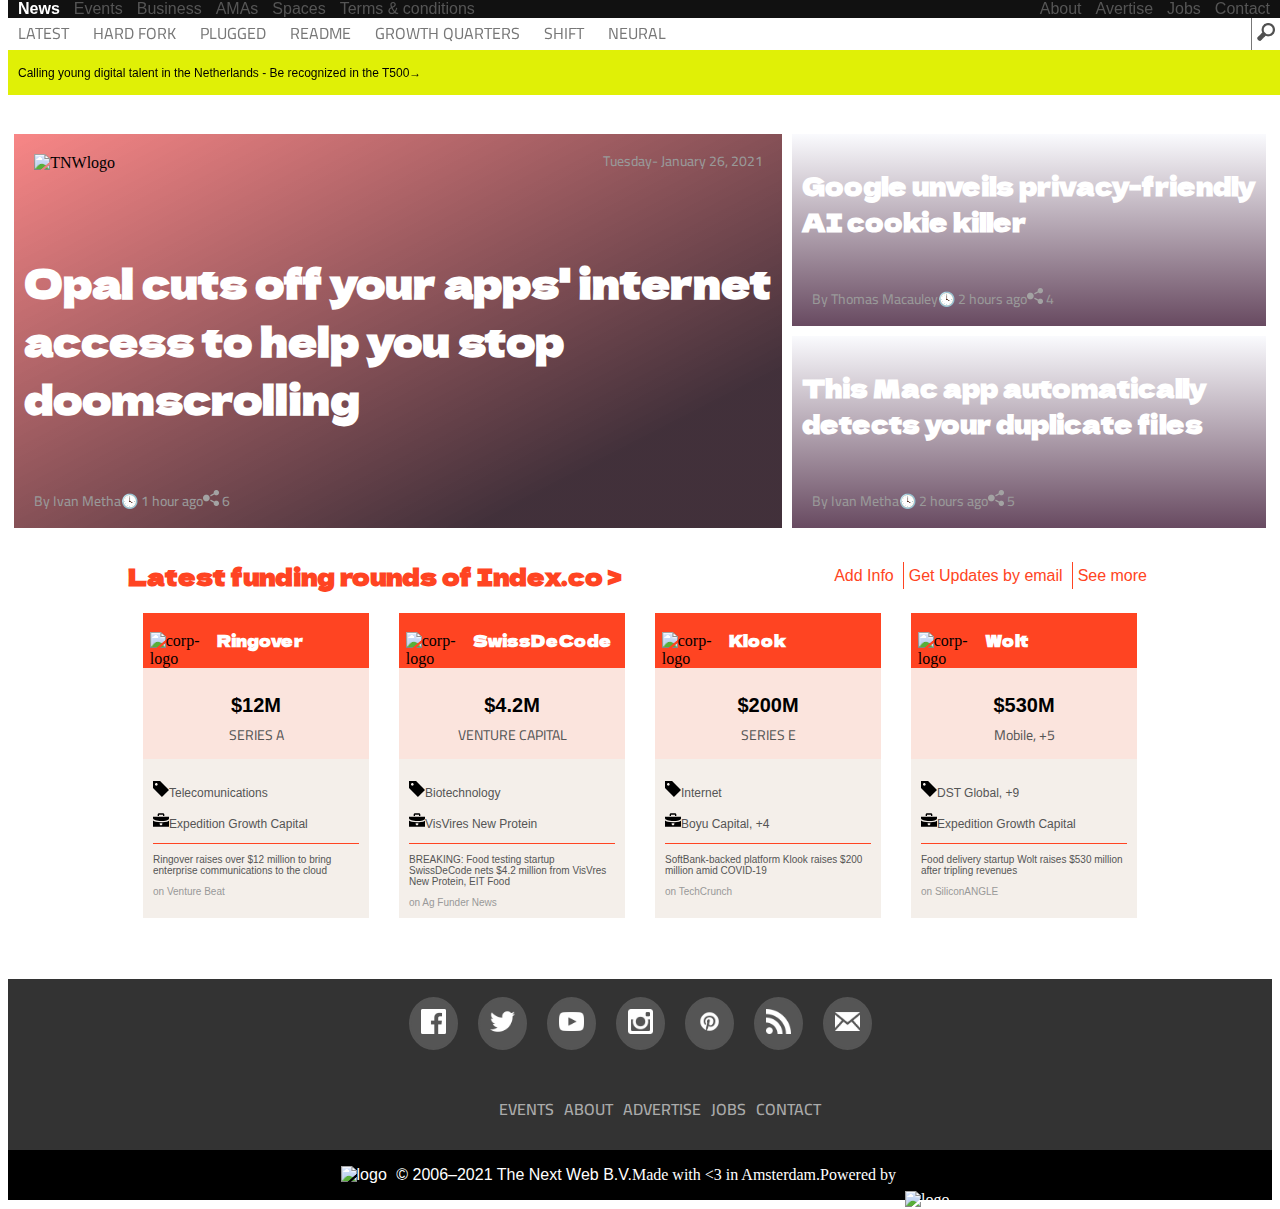
==== index.html @ f0695a67 "commit summary" ====
<!DOCTYPE html>
<html lang="en">
<head>
    <meta charset="UTF-8">
    <meta http-equiv="X-UA-Compatible" content="IE=edge">
    <meta name="viewport" content="width=device-width, initial-scale=1">
    <link rel="stylesheet" href="style.css">
    <title>Document</title>
</head>
<body>
    <header>
        <nav class="navbar">
            <div class="top-nav">
                <div class="black-nav">
                    <div class="black-nav-left">
                        <a class="black-nav-link" style="color: white;" target="_self" href="#"><strong>News</strong></a>
                        <a class="black-nav-link" target="_self" href="#">Events</a>
                        <a class="black-nav-link" target="_self" href="#">Business</a>
                        <a class="black-nav-link" target="_self" href="#">AMAs</a>
                        <a class="black-nav-link" target="_self" href="#">Spaces</a>
                        <a class="black-nav-link" target="_self" href="#">Terms & conditions</a>
                    </div>
                    <div class="black-nav-right">
                        <a class="black-nav-link" target="_self" href="#">About</a>
                        <a class="black-nav-link" target="_self" href="#">Avertise</a>
                        <a class="black-nav-link" target="_self" href="#">Jobs</a>
                        <a class="black-nav-link" target="_self" href="#">Contact</a>
                    </div>

                </div>
                <div class="invisible-black-menu">
                    <div class="invisible-logo">
                        <a href="#" class="inv-logo"><img alt="logo" class="inv-logo" src="https://noknok.com/wp-content/uploads/2019/10/tnw-logo-white.png"></a>
                    </div>
                    <div class="invisible-grey">
                        <p>TNW Programs</p>
                    </div>

                </div>
                <div class="white-nav">
                    <div>
                        <a class="white-nav-link" target="_self" href="#">LATEST</a>
                        <a class="white-nav-link" target="_self" href="#">HARD FORK</a>
                        <a class="white-nav-link" target="_self" href="#">PLUGGED</a>
                        <a class="white-nav-link" target="_self" href="#">README</a>
                        <a class="white-nav-link" target="_self" href="#">GROWTH QUARTERS</a>
                        <a class="white-nav-link" target="_self" href="#">SHIFT</a>
                        <a class="white-nav-link" target="_self" href="#">NEURAL</a>
                    </div>
                    <div class="search-btn">
                        <div class="search-div">
                            <a href="#"><img class="search-icon" alt="search" src="resources/iconmonstr-magnifier-5-240.png"></a>
                        </div>
                        <div class="hamburger-button">
                            <a href="#"><img class="hb-icon" alt="hb-icon" src="resources/hamburger-menu.png"></a>
                        </div>
                    </div>
                </div>
            </div>

            <div class="yellow-nav">
                <a href="#" class="yellow-nav-link">Calling young digital talent in the Netherlands - Be recognized in the T500→</a>
            </div>
        </nav>
    </header>
    <div class="highlights">
        <section  class="left-hl">
            <img alt="TNWlogo" src="https://noknok.com/wp-content/uploads/2019/10/tnw-logo-white.png" class="logo">
            <p class="hl-time">Tuesday- January 26, 2021</p>
            <h3 class="main-hl">Opal cuts off your apps' internet access to help you stop doomscrolling</h3>
            <div class="hl-detail"><p>By Ivan Metha </p><p>&#x1F553; 1 hour ago </p><p><img alt="share" src="resources/iconmonstr-share-1-16.png"> 6</p></div>
            
        </section>

        <section  class="topright-hl">
             <h4 class="hl-title">Google unveils privacy-friendly AI cookie killer</h4>
            <div class="hl-detail"><p>By Thomas Macauley </p><p>&#x1F553; 2 hours ago </p><p><img alt="share" src="resources/iconmonstr-share-1-16.png"> 4</p></div>
        </section>

        <section  class="bottomright-hl">
            <h4 class="hl-title">This Mac app automatically detects your duplicate files</h4>
            <div class="hl-detail"><p>By Ivan Metha </p><p>&#x1F553; 2 hours ago </p><p><img alt="share" src="resources/iconmonstr-share-1-16.png"> 5</p></div>
        </section>
    </div>

    <div class="funding">
        <div class="funding-header">
           <h2 class="fund-heading"><a class="fund-heading" href="#">Latest funding rounds of Index.co &gt; </a></h2>
            <div class="funding-links"> 
                <a href="#" class="funding-link">Add Info</a>
                <a href="#" class="funding-link flinkbor">Get Updates by email</a>
                <a href="#" class="funding-link flinkbor">See more</a>
            </div>
        </div>
        
        <div class="cards">
            <div class="funding-card first-card">
                <div class="orange-row">
                    <img alt="corp-logo" class="card-img" src="https://media-exp1.licdn.com/dms/image/C4D0BAQFj5d3ibbIorw/company-logo_200_200/0/1609844558561?e=2159024400&v=beta&t=YGlpseJjXdLwTgpSkQHZ62BWiotKeMpinIE3al_vNXU">
                    <h4 class="card-title">Ringover</h4>
                </div>
                <div class="grey-row">
                    <h4 class="money-funded">$12M</h4>
                    <p class="caption">SERIES A</p>
                </div>
                <div class="card-content">
                    <div class="tags">
                        <a class="unstyled" href="#"><p><svg xmlns="http://www.w3.org/2000/svg" width="16" height="16" viewBox="0 0 24 24"><path d="M10.605 0h-10.605v10.609l13.391 13.391 10.609-10.604-13.395-13.396zm-4.191 6.414c-.781.781-2.046.781-2.829.001-.781-.783-.781-2.048 0-2.829.782-.782 2.048-.781 2.829-.001.782.782.781 2.047 0 2.829z"/></svg>Telecomunications</p></a>
                        <a class="unstyled" href="#"><p><svg xmlns="http://www.w3.org/2000/svg" width="16" height="16" viewBox="0 0 24 24"><path d="M12.23 15.5c-6.801 0-10.367-1.221-12.23-2.597v9.097h24v-8.949c-3.218 2.221-9.422 2.449-11.77 2.449zm1.77 2.532c0 1.087-.896 1.968-2 1.968s-2-.881-2-1.968v-1.032h4v1.032zm-14-8.541v-2.491h24v2.605c0 5.289-24 5.133-24-.114zm9-7.491c-1.104 0-2 .896-2 2v2h2v-1.5c0-.276.224-.5.5-.5h5c.276 0 .5.224.5.5v1.5h2v-2c0-1.104-.896-2-2-2h-6z"/></svg>Expedition Growth Capital</p></a>
                    </div>
                    <div class="description">
                        <p>Ringover raises over $12 million to bring enterprise communications to the cloud</p><p style="color: #999;"> on Venture Beat</p>
                    </div>

                </div>
                
            </div>

            <div class="funding-card second-card">
                <div class="orange-row">
                    <img alt="corp-logo" class="card-img" src="https://wr.perma-archives.org/public/m5zv-q2d6/20210126152646im_/https://img-cdn.tnwcdn.com/image?url=https%3A%2F%2Fpbs.twimg.com%2Fprofile_images%2F1198933202947203078%2FyGxNiAdA.png&signature=d0c4ef35a8e410806bed50513f59f79b">
                    <h4 class="card-title">SwissDeCode</h4>
                </div>
                <div class="grey-row">
                    <h4 class="money-funded">$4.2M</h4>
                    <p class="caption">VENTURE CAPITAL</p>
                </div>
                <div class="card-content">
                    <div class="tags">
                        <a class="unstyled" href="#"><p><svg xmlns="http://www.w3.org/2000/svg" width="16" height="16" viewBox="0 0 24 24"><path d="M10.605 0h-10.605v10.609l13.391 13.391 10.609-10.604-13.395-13.396zm-4.191 6.414c-.781.781-2.046.781-2.829.001-.781-.783-.781-2.048 0-2.829.782-.782 2.048-.781 2.829-.001.782.782.781 2.047 0 2.829z"/></svg>Biotechnology</p></a>
                        <a class="unstyled" href="#"><p><svg xmlns="http://www.w3.org/2000/svg" width="16" height="16" viewBox="0 0 24 24"><path d="M12.23 15.5c-6.801 0-10.367-1.221-12.23-2.597v9.097h24v-8.949c-3.218 2.221-9.422 2.449-11.77 2.449zm1.77 2.532c0 1.087-.896 1.968-2 1.968s-2-.881-2-1.968v-1.032h4v1.032zm-14-8.541v-2.491h24v2.605c0 5.289-24 5.133-24-.114zm9-7.491c-1.104 0-2 .896-2 2v2h2v-1.5c0-.276.224-.5.5-.5h5c.276 0 .5.224.5.5v1.5h2v-2c0-1.104-.896-2-2-2h-6z"/></svg>VisVires New Protein</p></a>
                    </div>
                    <div class="description">
                        <p>BREAKING: Food testing startup<br>SwissDeCode nets $4.2 million from VisVres New Protein, EIT Food</p><p style="color: #999;"> on Ag Funder News</p>
                    </div>

                </div>
                
            </div>

            <div class="funding-card third-card">
                <div class="orange-row">
                    <img alt="corp-logo" class="card-img" src="https://wr.perma-archives.org/public/m5zv-q2d6/20210126152646im_/https://img-cdn.tnwcdn.com/image?url=https%3A%2F%2Fpbs.twimg.com%2Fprofile_images%2F741095900181757955%2F3Y3ZeDBE.jpg&signature=0469f20c9ad141290a048b6027e509cf">
                    <h4 class="card-title">Klook</h4>
                </div>
                <div class="grey-row">
                    <h4 class="money-funded">$200M</h4>
                    <p class="caption">SERIES E</p>
                </div>
                <div class="card-content">
                    <div class="tags">
                        <a class="unstyled" href="#"><p><svg xmlns="http://www.w3.org/2000/svg" width="16" height="16" viewBox="0 0 24 24"><path d="M10.605 0h-10.605v10.609l13.391 13.391 10.609-10.604-13.395-13.396zm-4.191 6.414c-.781.781-2.046.781-2.829.001-.781-.783-.781-2.048 0-2.829.782-.782 2.048-.781 2.829-.001.782.782.781 2.047 0 2.829z"/></svg>Internet</p></a>
                        <a class="unstyled" href="#"><p><svg xmlns="http://www.w3.org/2000/svg" width="16" height="16" viewBox="0 0 24 24"><path d="M12.23 15.5c-6.801 0-10.367-1.221-12.23-2.597v9.097h24v-8.949c-3.218 2.221-9.422 2.449-11.77 2.449zm1.77 2.532c0 1.087-.896 1.968-2 1.968s-2-.881-2-1.968v-1.032h4v1.032zm-14-8.541v-2.491h24v2.605c0 5.289-24 5.133-24-.114zm9-7.491c-1.104 0-2 .896-2 2v2h2v-1.5c0-.276.224-.5.5-.5h5c.276 0 .5.224.5.5v1.5h2v-2c0-1.104-.896-2-2-2h-6z"/></svg>Boyu Capital, +4</p></a>

                    </div>
                    <div class="description">
                        <p>SoftBank-backed platform Klook raises $200 million amid COVID-19</p><p style="color: #999;"> on TechCrunch</p>
                    </div>

                </div>
                
            </div>

            <div class="funding-card forth-card">
                <div class="orange-row">
                    <img alt="corp-logo" class="card-img" src="https://wr.perma-archives.org/public/m5zv-q2d6/20210126152646im_/https://img-cdn.tnwcdn.com/image?url=https%3A%2F%2Fpbs.twimg.com%2Fprofile_images%2F1306194011699507200%2FsZgWOOx0.jpg&signature=70b7da824adf2d8c49abb7df915c09a3">
                    <h4 class="card-title">Wolt</h4>
                </div>
                <div class="grey-row">
                    <h4 class="money-funded">$530M</h4>
                    <p class="caption">Mobile, +5</p>
                </div>
                <div class="card-content">
                    <div class="tags">
                        <a class="unstyled" href="#"><p><svg xmlns="http://www.w3.org/2000/svg" width="16" height="16" viewBox="0 0 24 24"><path d="M10.605 0h-10.605v10.609l13.391 13.391 10.609-10.604-13.395-13.396zm-4.191 6.414c-.781.781-2.046.781-2.829.001-.781-.783-.781-2.048 0-2.829.782-.782 2.048-.781 2.829-.001.782.782.781 2.047 0 2.829z"/></svg>DST Global, +9</p></a>
                        <a class="unstyled" href="#"><p><svg xmlns="http://www.w3.org/2000/svg" width="16" height="16" viewBox="0 0 24 24"><path d="M12.23 15.5c-6.801 0-10.367-1.221-12.23-2.597v9.097h24v-8.949c-3.218 2.221-9.422 2.449-11.77 2.449zm1.77 2.532c0 1.087-.896 1.968-2 1.968s-2-.881-2-1.968v-1.032h4v1.032zm-14-8.541v-2.491h24v2.605c0 5.289-24 5.133-24-.114zm9-7.491c-1.104 0-2 .896-2 2v2h2v-1.5c0-.276.224-.5.5-.5h5c.276 0 .5.224.5.5v1.5h2v-2c0-1.104-.896-2-2-2h-6z"/></svg>Expedition Growth Capital</p></a>
                    </div>
                    <div class="description">
                        <p>Food delivery startup Wolt raises $530 million after tripling revenues</p><p style="color: #999;"> on SiliconANGLE</p>
                    </div>

                </div>
                
            </div>
        </div>
    </div>

    <footer class="site-footer">
        <div class="media-links">
            <ul class="social-links">
                <li class="social-link"><a><img class="small-logo" alt="facebookLogo" src="resources/iconmonstr-facebook-6-64.png"></a></li>
                <li class="social-link"><a><img class="small-logo" alt="twitterLogo" src="resources/iconmonstr-twitter-1-64.png"></a></li>
                <li class="social-link"><a><img class="small-logo" alt="youtubeLogo" src="resources/iconmonstr-youtube-6-64.png"></a></li>
                <li class="social-link"><a><img class="small-logo" alt="instagramLogo" src="resources/iconmonstr-instagram-6-64.png"></a></li>
                <li class="social-link"><a><img class="small-logo" alt="pinterestLogo" src="resources/iconmonstr-pinterest-1-120.png"></a></li>
                <li class="social-link"><a><img class="small-logo" alt="feedLogo" src="resources/iconmonstr-rss-feed-1-64.png"></a></li>
                <li class="social-link"><a><img class="small-logo" alt="emailLogo" src="resources/iconmonstr-email-1-64.png"></a></li>
            </ul>
            <ul class="foot-links">
                <li class="foot-link"><a>EVENTS</a></li>
                <li class="foot-link"><a>ABOUT</a></li>
                <li class="foot-link"><a>ADVERTISE</a></li>
                <li class="foot-link"><a>JOBS</a></li>
                <li class="foot-link"><a>CONTACT</a></li>
            </ul>    
        </div>

        <div class="corp-data">
            <p class="copyrt-info"><a><img alt="logo" class="corp-logo" src="https://noknok.com/wp-content/uploads/2019/10/tnw-logo-white.png"></a> © 2006–2021 The Next Web B.V.</p>
            <p class="skip">Made with &lt;3 in Amsterdam.</p>
            <p class="skip">Powered by <a><img alt="logo" class="corp-logo2" src="https://image.pitchbook.com/D7WIzeEnypSMS7awStMd6sHgjXK1604400111458_200x200"></a></p> 
        </div>
    
    </footer>
</body>
</html>
---- style.css ----
@import url('https://fonts.googleapis.com/css2?family=Cairo:wght@600&display=swap');
@import url('https://fonts.googleapis.com/css2?family=Dela+Gothic+One&display=swap');

body {
  display: flex;
  flex-direction: column;
  align-items: center;
}

header {
  width: 100%;
}

.invisible-black-menu {
  display: none;
}

.navbar {
  position: fixed;
  top: 0;
  z-index: 30;
}

.white-nav {
  display: inline-flex;
  justify-content: space-between;
  width: 100%;
  background-color: white;
}

.white-nav-link {
  text-decoration: none;
  font-family: 'Cairo', sans-serif;
  margin: 25px 10px 25px 10px;
  color: #777;
}

.white-nav-link:hover {
  color: black;
}

.yellow-nav {
  display: flex;
  align-items: center;
  width: 100%;
  height: 5vh;
  background-color: rgb(224, 240, 6);
  font-family: Arial, Helvetica, sans-serif;
}

.yellow-nav-link {
  margin-left: 10px;
  font-size: 12px;
  color: black;
  text-decoration: none;
}

.search-div {
  padding: 5px;
  border-left-width: 1px;
  border-left-style: solid;
  border-left-color: #777;
}

.search-icon {
  height: 18px;
  transform: scaleX(-1);
}

.hamburger-button {
  display: none;
}

.black-nav {
  display: inline-flex;
  background-color: #111;
  justify-content: space-between;
  width: 100%;
}

.black-nav-right {
  margin-right: 10px;
}

a.black-nav-link {
  color: #555;
  text-decoration: none;
  font-family: 'Segoe UI', Tahoma, Geneva, Verdana, sans-serif;
  margin: 0 0 0 10px;
}

a.black-nav-link:hover {
  color: white;
}

footer.site-footer {
  width: 100%;
}

.media-links {
  display: flex;
  flex-direction: column;
  align-items: center;
  background-color: #333;
}

.corp-data {
  width: 100%;
  display: inline-flex;
  justify-content: center;
  align-items: baseline;
  background-color: black;
  color: white;
}

ul.social-links {
  list-style-type: none;
  display: inline-flex;
  justify-content: center;
  padding: 2px;
}

.logo {
  width: 60%;
  margin: 20px 0 0 20px;
  grid-column: 1/3;
  grid-row: 1/3;
}

.funding-header {
  display: flex;
  justify-content: space-between;
  align-items: center;
}

.funding-link {
  padding: 5px;
  text-decoration: none;
  color: #f42;
  font-family: Arial, Helvetica, sans-serif;
  font-size: 16px;
}

.funding-link:hover {
  color: black;
}

.flinkbor {
  border-left-color: #f42;
  border-left-style: solid;
  border-left-width: 1px;
}

.orange-row {
  display: flex;
  background-color: #f42;
  height: 15%;
  align-items: center;
}

li.social-link {
  padding: 10px;
  margin: 0 10px 0 10px;
  border: 2px solid #555;
  background-color: #555;
  border-radius: 50%;
}

li.social-link:hover {
  background-color: #333;
}

ul.foot-links {
  list-style-type: none;
  display: inline-flex;
}

li.foot-link {
  font-family: 'Cairo', sans-serif;
  font-weight: 600;
  margin: 10px 5px 10px 5px;
  color: #aaa;
}

li.foot-link:hover {
  color: #fff;
}

p.copyrt-info {
  font-family: Arial, Helvetica, sans-serif;
}

img.corp-logo {
  margin: 0 5px 0 5px;
  width: 40px;
  height: 15px;
}

img.corp-logo2 {
  position: relative;
  left: 5px;
  top: 25px;
  height: 60px;
}

.highlights {
  display: grid;
  margin: 14vh 0 10px 0;
  grid-template-areas:
    "hl1 hl2"
    "hl1 hl3";
  gap: 10px;
}

.small-logo {
  width: 25px;
}

.hl-title {
  font-family: 'Dela Gothic One', cursive;
  color: white;
  margin-left: 10px;
  font-size: 25px;
  grid-column: 1/4;
  grid-row: 1/3;
}

.main-hl {
  font-family: 'Dela Gothic One', cursive;
  color: white;
  margin-left: 10px;
  font-size: 40px;
  grid-column: 1/4;
  grid-row: 2/4;
}

.hl-detail {
  align-self: flex-end;
  display: flex;
  align-items: center;
  font-size: 14px;
  margin-left: 20px;
  font-family: Cairo, Helvetica, sans-serif;
  font-weight: 500;
  color: #999;
  grid-column: 1/4;
  grid-row: 4/5;
}

.left-hl {
  display: grid;
  grid-template-columns: 1fr 1fr 1fr;
  grid-template-rows: 20% 15% 50% 15%;
  width: 60vw;
  height: 30.8vw;
  grid-area: hl1;
  background: linear-gradient(to bottom right, rgba(243, 47, 47, 0.582) 0%, rgba(24, 3, 15, 0.82) 80%), url('images/image1.jpg'), url(https://cdn0.tnwcdn.com/wp-content/blogs.dir/1/files/2021/01/Opal.jpg);
  background-size: cover;
}

.left-hl:hover {
  background: linear-gradient(to bottom right, rgba(247, 130, 130, 0.582) 0%, rgba(48, 31, 40, 0.82) 80%), url('images/image1.jpg'), url(https://cdn0.tnwcdn.com/wp-content/blogs.dir/1/files/2021/01/Opal.jpg);
  background-size: cover;
}

.hl-time {
  font-size: 14px;
  font-family: Cairo, Helvetica, sans-serif;
  font-weight: 500;
  margin-left: 30%;
  color: #999;
  grid-column: 3/4;
  grid-row: 1/3;
}

.topright-hl {
  display: grid;
  grid-template-columns: 1fr 1fr 1fr;
  grid-template-rows: 20% 15% 50% 15%;
  width: 37vw;
  height: 15vw;
  grid-area: hl2;
  background-image: linear-gradient(to bottom, rgba(245, 246, 252, 0.52), rgba(48, 7, 38, 0.73)), url(https://technocio.com/wp-content/uploads/2021/03/Google.jpg);
  background-size: cover;
}

.topright-hl:hover {
  background: linear-gradient(to bottom, rgba(245, 246, 252, 0.733) 0%, rgba(95, 73, 85, 0.5) 80%), url('images/image1.jpg'), url(https://technocio.com/wp-content/uploads/2021/03/Google.jpg);
  background-size: cover;
}

.bottomright-hl {
  display: grid;
  grid-template-columns: 1fr 1fr 1fr;
  grid-template-rows: 20% 15% 50% 15%;
  width: 37vw;
  height: 15vw;
  grid-area: hl3;
  background-image: linear-gradient(to bottom, rgba(245, 246, 252, 0.52), rgba(48, 7, 38, 0.73)), url(https://img-cdn.tnwcdn.com/image?fit=1280%2C720&url=https%3A%2F%2Fcdn0.tnwcdn.com%2Fwp-content%2Fblogs.dir%2F1%2Ffiles%2F2021%2F01%2FGemini2-duplicates-monitor-alert-e1611566958933.png&signature=f16a0428902b19646bc6f21bf44ce3f4);
  background-size: cover;
}

.bottomright-hl:hover {
  background: linear-gradient(to bottom, rgba(245, 246, 252, 0.733) 0%, rgba(95, 73, 85, 0.5) 80%), url('images/image1.jpg'), url(https://img-cdn.tnwcdn.com/image?fit=1280%2C720&url=https%3A%2F%2Fcdn0.tnwcdn.com%2Fwp-content%2Fblogs.dir%2F1%2Ffiles%2F2021%2F01%2FGemini2-duplicates-monitor-alert-e1611566958933.png&signature=f16a0428902b19646bc6f21bf44ce3f4);
  background-size: cover;
}

.funding {
  display: flex;
  flex-direction: column;
  justify-content: space-around;
  width: 80vw;
}

.cards {
  display: flex;
}

.fund-heading {
  display: block;
  color: #f42;
  font-family: 'Dela Gothic One', cursive;
  text-decoration: none;
}

.fund-heading:hover {
  color: black;
}

.card-title {
  margin-left: 10%;
  font-family: 'Dela Gothic One', cursive;
  color: white;
}

.card-img {
  z-index: 1;
  position: relative;
  top: 32%;
  left: 3%;
  width: 4vw;
  height: 4vw;
}

.money-funded {
  font-family: Arial, Helvetica, sans-serif;
  font-weight: bold;
  font-size: 20px;
}

.caption {
  position: relative;
  bottom: 40%;
  font-family: 'Cairo', sans-serif;
  font-size: 14px;
  color: #555;
}

.card-content {
  height: 38%;
  padding: 10px;
  display: flex;
  flex-direction: column;
  background-color: rgba(224, 209, 195, 0.349);
  font-size: 12px;
}

.description {
  border-top-width: 1px;
  border-top-style: solid;
  border-top-color: #f42;
  color: #555;
  font-size: 10px;
  font-family: Arial, Helvetica, sans-serif;
}

.unstyled {
  font-family: Arial, Helvetica, sans-serif;
  color: #555;
  text-decoration: none;
}

.unstyled:hover {
  color: #555;
}

.grey-row {
  height: 25%;
  display: flex;
  flex-direction: column;
  align-items: center;
  justify-content: space-around;
  background-color: rgba(245, 188, 170, 0.404);
}

.funding-card {
  margin: 0 15px 0 15px;
  width: 20vw;
}

@media only screen and (max-width: 1024px) {
  .black-nav {
    font-size: 12px;
    height: 6vh;
    align-items: center;
  }

  .black-nav-left {
    margin-left: 20%;
  }

  .white-nav {
    height: 6vh;
    align-items: center;
  }

  .white-links {
    font-size: 12px;
    margin-left: 20%;
  }

  .invisible-black-menu {
    display: flex;
    position: fixed;
    top: 0;
    left: 0;
    flex-direction: column;
    width: 20%;
    height: 5%;
  }

  .invisible-logo {
    background-color: black;
    display: flex;
    flex-direction: column;
    justify-content: center;
    align-items: center;
    height: 20vh;
  }

  .inv-logo {
    height: 60%;
  }

  .invisible-grey {
    display: none;
  }

  .logo {
    display: none;
  }

  .main-hl {
    font-size: 30px;
  }

  .hl-time {
    display: none;
  }

  .hl-title {
    font-size: 16px;
  }

  .left-hl {
    background: linear-gradient(to bottom, rgba(245, 246, 252, 0.52), rgba(48, 7, 38, 0.73)), url(https://cdn0.tnwcdn.com/wp-content/blogs.dir/1/files/2021/01/Opal.jpg);
    background-size: cover;
  }

  .left-hl:hover {
    background: linear-gradient(to bottom, rgba(245, 246, 252, 0.733) 0%, rgba(95, 73, 85, 0.5) 80%), url(https://cdn0.tnwcdn.com/wp-content/blogs.dir/1/files/2021/01/Opal.jpg);
    background-size: cover;
  }

  .forth-card {
    display: none;
  }

  .funding {
    width: 98%;
  }

  .fund-heading {
    font-size: 20px;
  }

  .cards {
    display: flex;
    justify-content: center;
  }

  .funding-card {
    width: 40vw;
  }
}

@media only screen and (max-width: 768px) {
  .navbar {
    width: 100%;
  }

  .black-nav {
    display: none;
  }

  .invisible-black-menu {
    display: flex;
    position: fixed;
    top: 0;
    left: 0;
    flex-direction: column;
    width: 30%;
    height: 5%;
  }

  .logo {
    display: none;
  }

  .main-hl {
    font-size: 20px;
  }

  .hl-title {
    font-size: 20px;
  }

  .highlights {
    margin-top: 12vh;
    display: flex;
    flex-direction: column;
  }

  .left-hl,
  .topright-hl,
  .bottomright-hl {
    width: 100%;
    height: 35vw;
    margin: 10px 0 10px 0;
  }

  .left-hl {
    background: linear-gradient(to bottom, rgba(245, 246, 252, 0.52), rgba(48, 7, 38, 0.73)), url(https://cdn0.tnwcdn.com/wp-content/blogs.dir/1/files/2021/01/Opal.jpg);
    background-size: cover;
  }

  .left-hl:hover {
    background: linear-gradient(to bottom, rgba(245, 246, 252, 0.733) 0%, rgba(95, 73, 85, 0.5) 80%), url(https://cdn0.tnwcdn.com/wp-content/blogs.dir/1/files/2021/01/Opal.jpg);
    background-size: cover;
  }

  .invisible-logo {
    background-color: black;
    display: flex;
    flex-direction: column;
    justify-content: center;
    align-items: center;
    height: 10vh;
  }

  .inv-logo {
    height: 80%;
  }

  .invisible-grey {
    display: inline;
    font-family: Arial, Helvetica, sans-serif;
    font-size: 12px;
    color: #555;
    background-color: rgba(3, 3, 3, 0.767);
  }

  .white-nav {
    height: 8vh;
  }

  .white-nav-link {
    display: none;
  }

  .search-btn {
    display: flex;
    margin-left: 10vw;
    margin-right: 1vw;
  }

  .search-icon {
    width: 35px;
    height: 35px;
  }

  .hamburger-button {
    display: inline;
    height: 7vh;
  }

  .hb-icon {
    height: 7vh;
  }

  .cards {
    display: flex;
    flex-direction: column;
  }

  .funding {
    width: 98%;
  }

  .funding-card {
    width: 100%;
    margin: 2vh 0 2vh 0;
    height: 45vh;
  }

  .forth-card {
    display: none;
  }

  .card-img {
    width: 10vw;
    height: 10vw;
  }

  .funding-links {
    display: flex;
    flex-direction: column;
  }

  .funding-link {
    border: none;
  }

  .funding-header {
    flex-direction: column;
    align-items: baseline;
  }

  .hl-detail {
    position: relative;
    top: -20%;
  }

  .hl-time {
    display: none;
  }

  .corp-data {
    display: flex;
    flex-direction: column;
    align-items: center;
  }

  .small-logo {
    width: 15px;
    height: 15px;
    position: relative;
    bottom: 3px;
    right: 3px;
  }

  .social-link {
    width: 2vw;
    height: 2vw;
    margin: 1vw;
  }

  .social-links {
    width: 100%;
  }
}
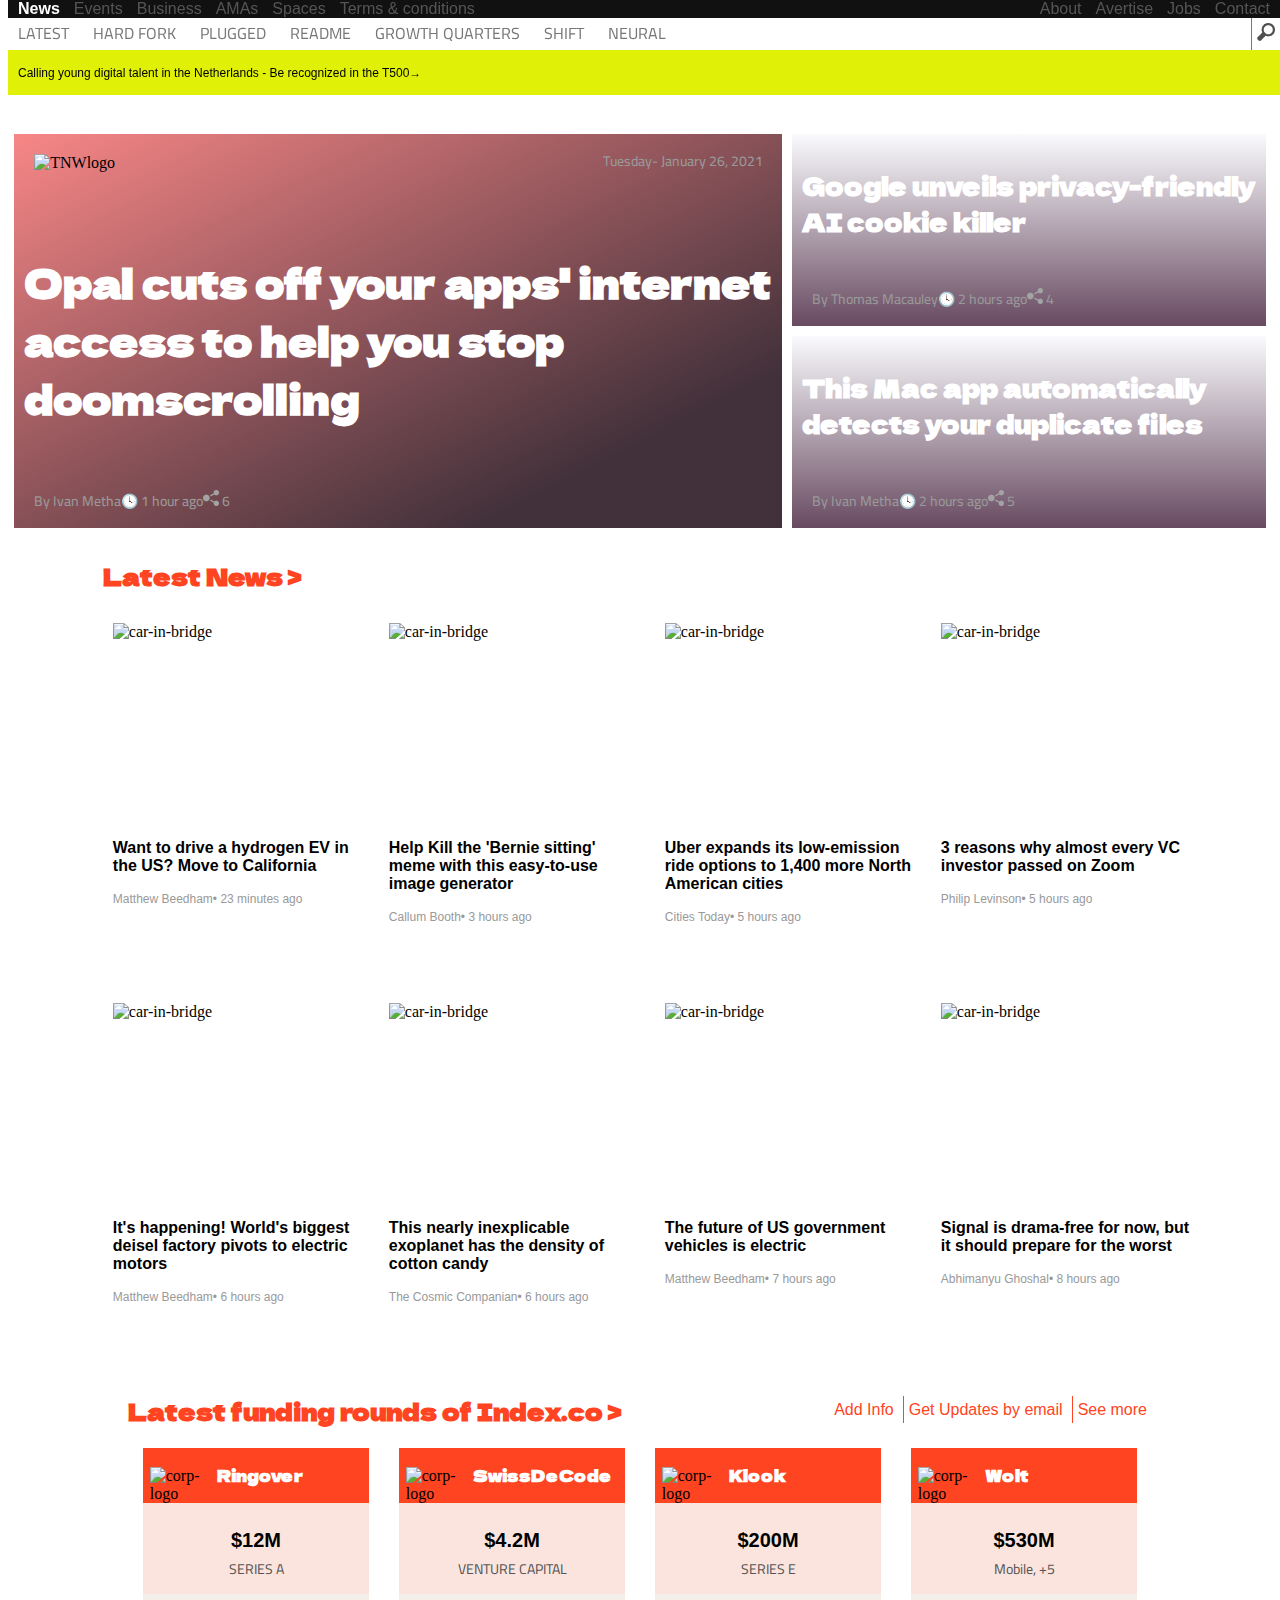
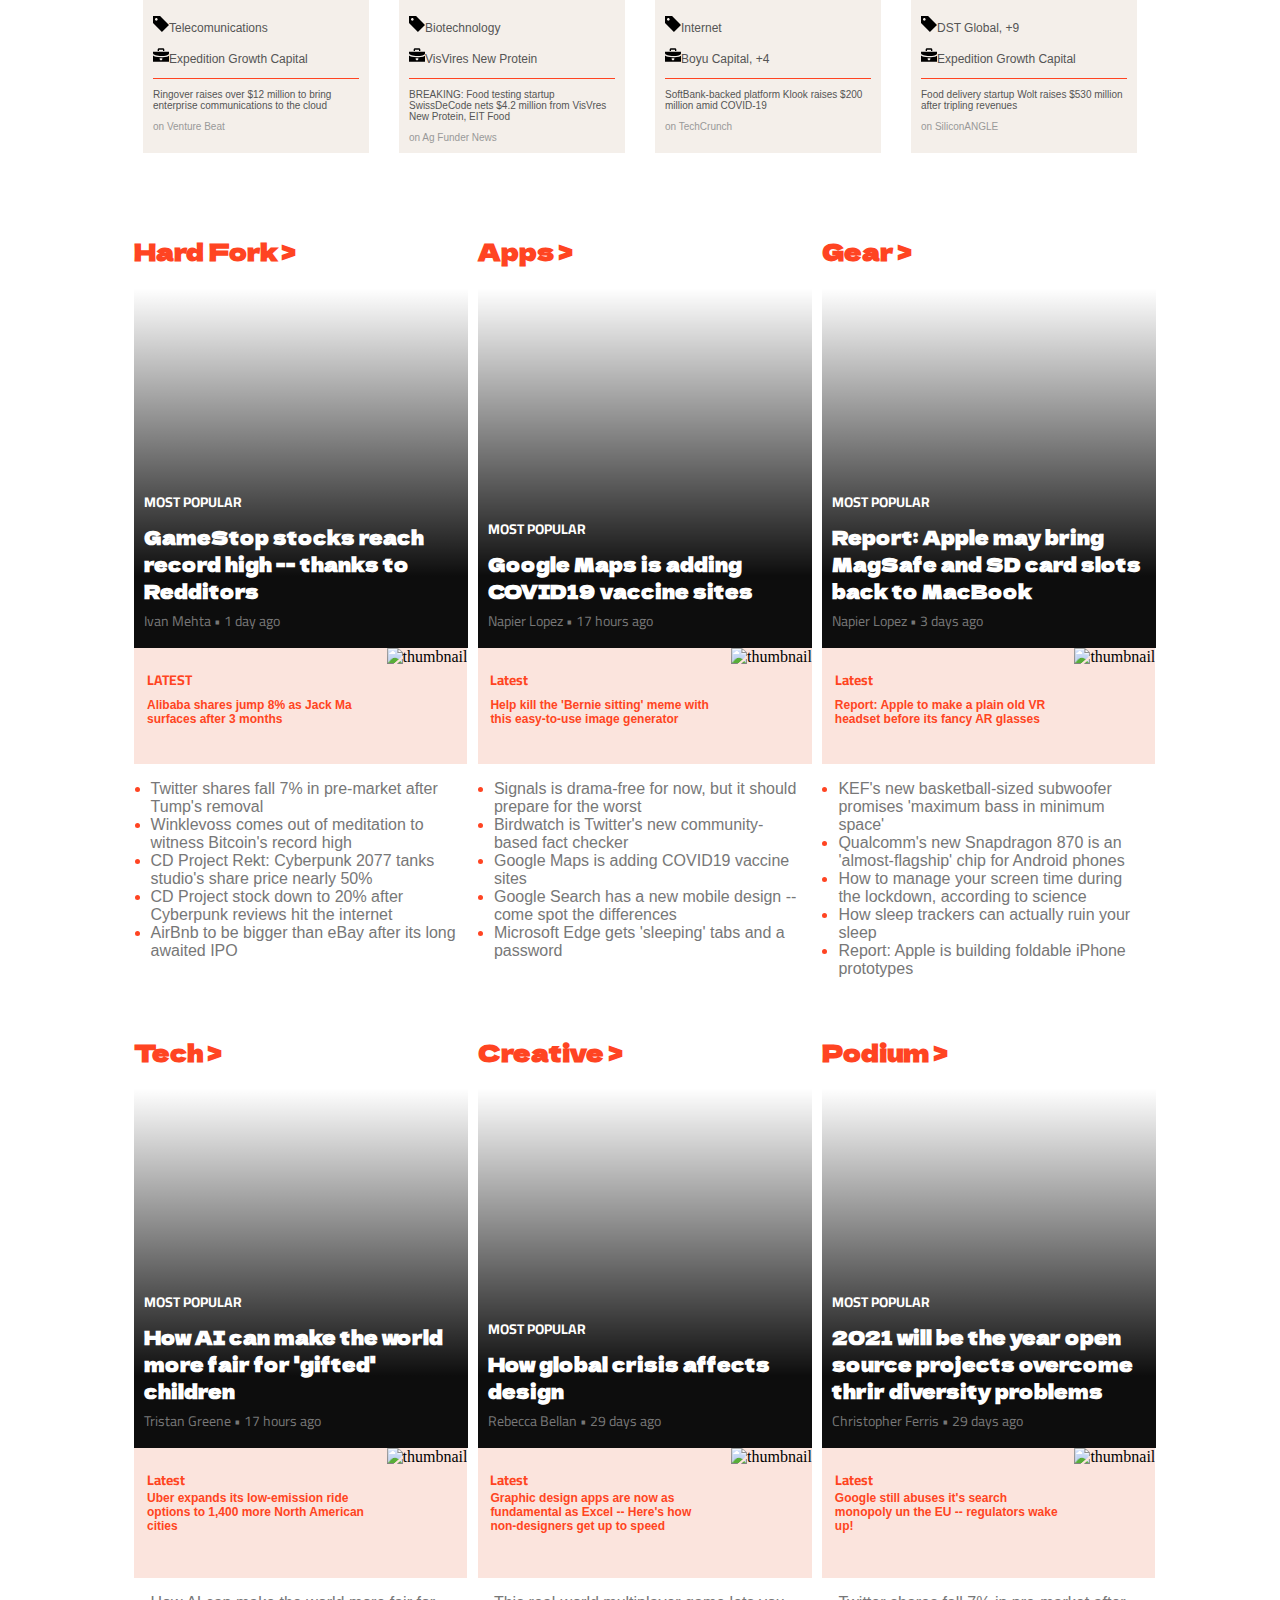
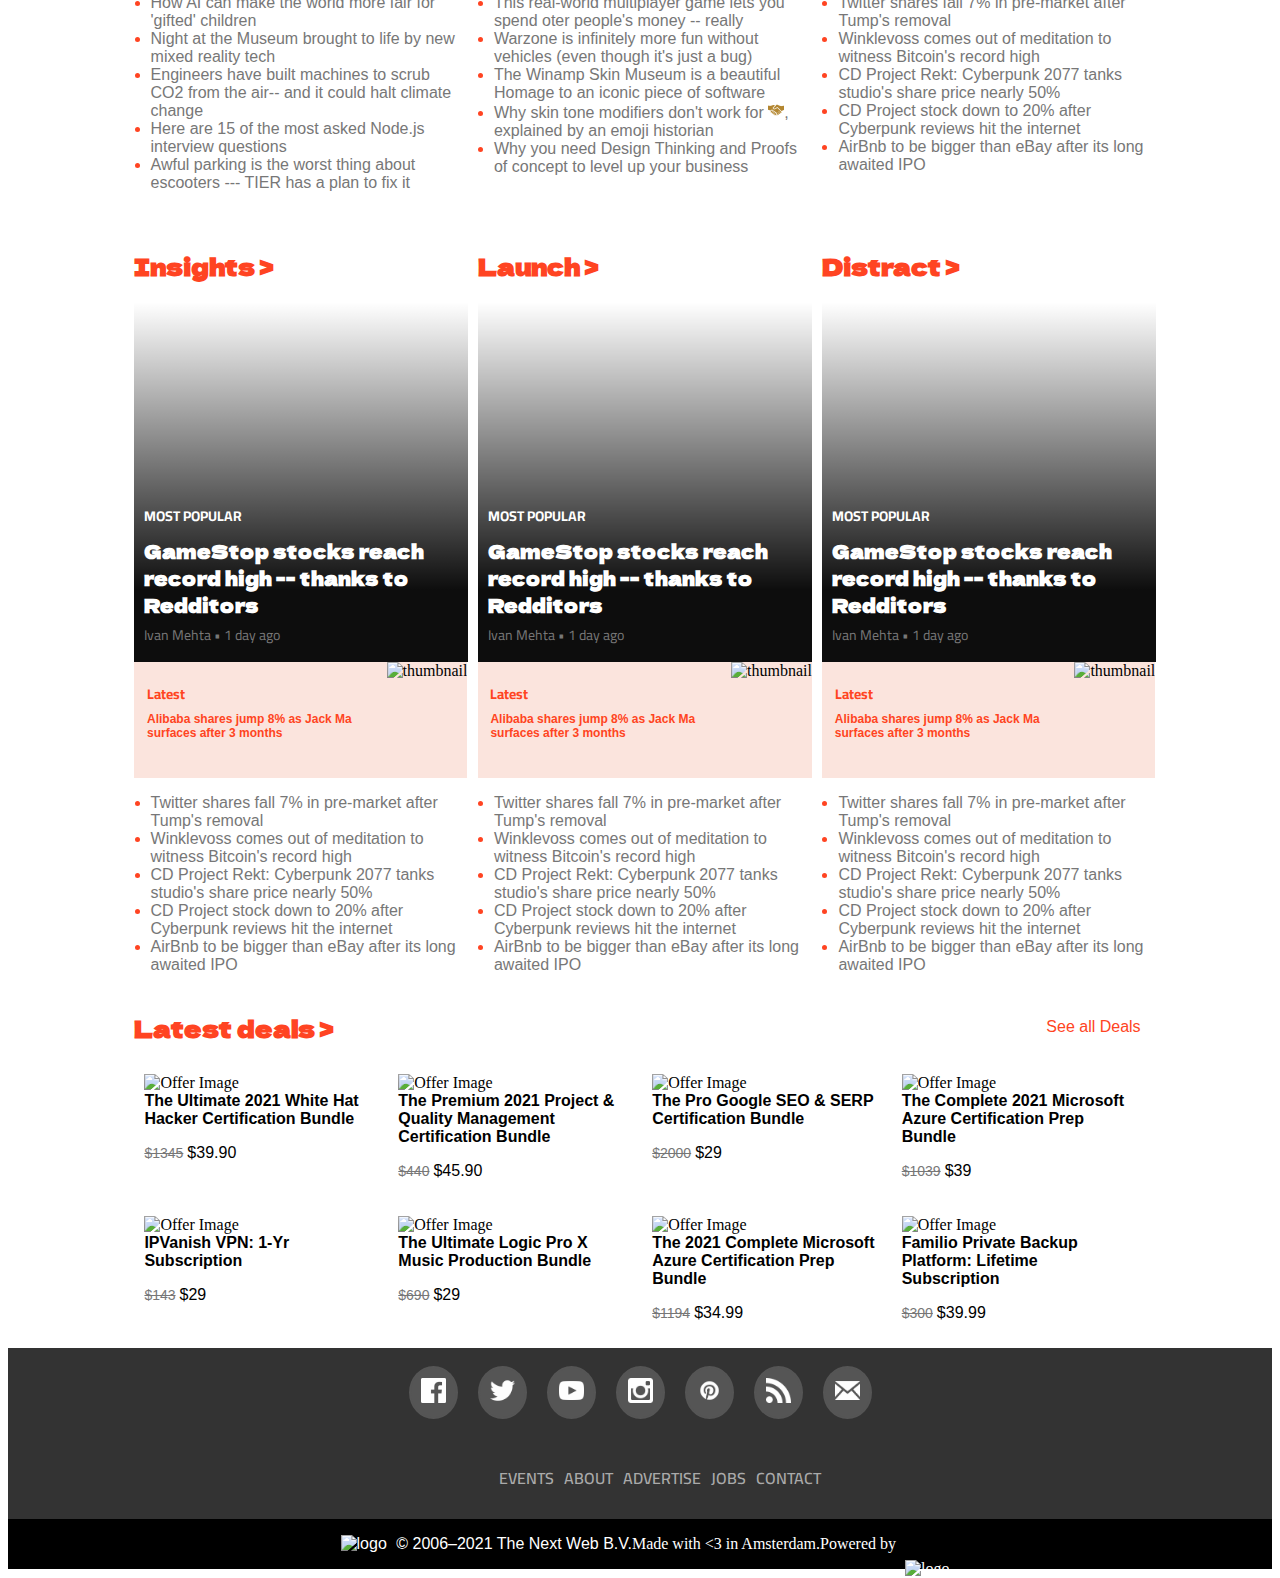
==== commit 96613a51: "Updating website" ====
--- a/index.html
+++ b/index.html
@@ -63,128 +63,649 @@
             </div>
         </nav>
     </header>
-    <div class="highlights">
-        <section  class="left-hl">
-            <img alt="TNWlogo" src="https://noknok.com/wp-content/uploads/2019/10/tnw-logo-white.png" class="logo">
-            <p class="hl-time">Tuesday- January 26, 2021</p>
-            <h3 class="main-hl">Opal cuts off your apps' internet access to help you stop doomscrolling</h3>
-            <div class="hl-detail"><p>By Ivan Metha </p><p>&#x1F553; 1 hour ago </p><p><img alt="share" src="resources/iconmonstr-share-1-16.png"> 6</p></div>
+    <main>
+        <section class="highlights">
+            <h2 style="display: none;">Highlights</h2>
+            <article  class="left-hl">
+                <img alt="TNWlogo" src="https://noknok.com/wp-content/uploads/2019/10/tnw-logo-white.png" class="logo">
+                <p class="hl-time">Tuesday- January 26, 2021</p>
+                <h3 class="main-hl">Opal cuts off your apps' internet access to help you stop doomscrolling</h3>
+                <div class="hl-detail"><p>By Ivan Metha </p><p>&#x1F553; 1 hour ago </p><p><img alt="share" src="resources/iconmonstr-share-1-16.png"> 6</p></div>
+                
+            </article>
+
+            <article  class="topright-hl">
+                <h4 class="hl-title">Google unveils privacy-friendly AI cookie killer</h4>
+                <div class="hl-detail"><p>By Thomas Macauley </p><p>&#x1F553; 2 hours ago </p><p><img alt="share" src="resources/iconmonstr-share-1-16.png"> 4</p></div>
+            </article>
+
+            <article  class="bottomright-hl">
+                <h4 class="hl-title">This Mac app automatically detects your duplicate files</h4>
+                <div class="hl-detail"><p>By Ivan Metha </p><p>&#x1F553; 2 hours ago </p><p><img alt="share" src="resources/iconmonstr-share-1-16.png"> 5</p></div>
+            </article>
+        </section>
+
+
+        <section class="latest-section">
+            <a href="#" class="fund-heading latest-heading"><h2 class="funding-header">Latest News &gt;</h2></a>
+            <div class="latest-container">
+                <figure class="latest-news l-first">
+                    <img class="latest-img" alt="car-in-bridge" src="https://wr.perma-archives.org/public/m5zv-q2d6/20210126152647mp_/https://cdn0.tnwcdn.com/wp-content/blogs.dir/1/files/2021/01/california-car-ev-hydrogen-future-electruc-fcev-ev-480x270.png">
+                    <figcaption class="latest-caption"> 
+                        <a class="latest-link" href="#"><span>Want to drive a hydrogen EV in the US? Move to California</span></a>
+                        <div class="latest-details">
+                            <a href="#"  class="latest-author">Matthew Beedham</a>
+                            <p> • 23 minutes ago</p>
+                        </div>
+                    </figcaption>
+                </figure>
+
+                <figure class="latest-news l-second">
+                    <img class="latest-img" alt="car-in-bridge" src="https://wr.perma-archives.org/public/m5zv-q2d6/20210126152647mp_/https://cdn0.tnwcdn.com/wp-content/blogs.dir/1/files/2021/01/header-image-bernie-sitting-meme-analysis-516x270.png">
+                    <figcaption class="latest-caption"> 
+                        <a class="latest-link" href="#"><span>Help Kill the 'Bernie sitting' meme with this easy-to-use image generator</span></a>
+                        <div class="latest-details">
+                            <a href="#" class="latest-author">Callum Booth</a>
+                            <p> • 3 hours ago</p>
+                        </div>
+                    </figcaption>
+                </figure>
+
+                <figure class="latest-news l-third">
+                    <img class="latest-img" alt="car-in-bridge" src="https://wr.perma-archives.org/public/m5zv-q2d6/20210126152647mp_/https://cdn0.tnwcdn.com/wp-content/blogs.dir/1/files/2021/01/1-copy-52-516x270.jpg">
+                    <figcaption class="latest-caption"> 
+                        <a class="latest-link" href="#"><span>Uber expands its low-emission ride options to 1,400 more North American cities</span></a>
+                        <div class="latest-details">
+                            <a href="#" class="latest-author">Cities Today</a>
+                            <p> • 5 hours ago</p>
+                        </div>
+                    </figcaption>
+                </figure>
+
+                <figure class="latest-news l-fourth">
+                    <img class="latest-img" alt="car-in-bridge" src="https://wr.perma-archives.org/public/m5zv-q2d6/20210126152647mp_/https://cdn0.tnwcdn.com/wp-content/blogs.dir/1/files/2021/01/zoom-fundraising-gq-516x270.png">
+                    <figcaption class="latest-caption"> 
+                        <a class="latest-link" href="#"><span>3 reasons why almost every VC investor passed on Zoom</span></a>
+                        <div class="latest-details">
+                            <a href="#"  class="latest-author">Philip Levinson</a>
+                            <p> • 5 hours ago</p>
+                        </div>
+                    </figcaption>
+                </figure>
+
+                <figure class="latest-news l-fifth">
+                    <img class="latest-img" alt="car-in-bridge" src="https://wr.perma-archives.org/public/m5zv-q2d6/20210126152647mp_/https://cdn0.tnwcdn.com/wp-content/blogs.dir/1/files/2021/01/biggst-ev-motor-electric-car-future-diesel-factory-production-future-PSA-world-480x270.png">
+                    <figcaption class="latest-caption"> 
+                        <a class="latest-link" href="#"><span>It's happening! World's biggest deisel factory pivots to electric motors</span></a>
+                        <div class="latest-details">
+                            <a href="#"  class="latest-author">Matthew Beedham</a>
+                            <p> • 6 hours ago</p>
+                        </div>
+                    </figcaption>
+                </figure>
+
+                <figure class="latest-news l-sixth">
+                    <img class="latest-img" alt="car-in-bridge" src="https://wr.perma-archives.org/public/m5zv-q2d6/20210126152647mp_/https://cdn0.tnwcdn.com/wp-content/blogs.dir/1/files/2021/01/1-copy-51-516x270.jpg">
+                    <figcaption class="latest-caption"> 
+                        <a class="latest-link" href="#"><span>This nearly inexplicable exoplanet has the density of cotton candy</span></a>
+                        <div class="latest-details">
+                            <a href="#"  class="latest-author">The Cosmic Companian</a>
+                            <p> • 6 hours ago</p>
+                        </div>
+                    </figcaption>
+                </figure>
+
+                <figure class="latest-news l-seventh">
+                    <img class="latest-img" alt="car-in-bridge" src="https://wr.perma-archives.org/public/m5zv-q2d6/20210126152647mp_/https://cdn0.tnwcdn.com/wp-content/blogs.dir/1/files/2021/01/biden-electric-cars-future-us-state-vehicles-car-EV-480x270.jpg">
+                    <figcaption class="latest-caption"> 
+                        <a class="latest-link" href="#"><span>The future of US government vehicles is electric</span></a>
+                        <div class="latest-details">
+                            <a href="#"  class="latest-author">Matthew Beedham</a>
+                            <p> • 7 hours ago</p>
+                        </div>
+                    </figcaption>
+                </figure>
+                
+                <figure class="latest-news l-eighth">
+                    <img class="latest-img" alt="car-in-bridge" src="https://wr.perma-archives.org/public/m5zv-q2d6/20210126152647mp_/https://cdn0.tnwcdn.com/wp-content/blogs.dir/1/files/2021/01/Signal-hed-513x270.jpg">
+                    <figcaption class="latest-caption"> 
+                        <a class="latest-link" href="#"><span>Signal is drama-free for now, but it should prepare for the worst</span></a>
+                        <div class="latest-details">
+                            <a href="#" class="latest-author">Abhimanyu Ghoshal</a>
+                            <p> • 8 hours ago</p>
+                        </div>
+                    </figcaption>
+                </figure>
+            </div>
+        </section>
+
+        <section class="funding">
+            <div class="funding-header">
+                <h2 class="fund-heading"><a class="fund-heading" href="#">Latest funding rounds of Index.co &gt; </a></h2>
+                <div class="funding-links"> 
+                    <a href="#" class="funding-link">Add Info</a>
+                    <a href="#" class="funding-link flinkbor">Get Updates by email</a>
+                    <a href="#" class="funding-link flinkbor">See more</a>
+                </div>
+            </div>
             
+            <div class="cards">
+                <div class="funding-card first-card">
+                    <div class="orange-row">
+                        <img alt="corp-logo" class="card-img" src="https://media-exp1.licdn.com/dms/image/C4D0BAQFj5d3ibbIorw/company-logo_200_200/0/1609844558561?e=2159024400&v=beta&t=YGlpseJjXdLwTgpSkQHZ62BWiotKeMpinIE3al_vNXU">
+                        <h4 class="card-title">Ringover</h4>
+                    </div>
+                    <div class="grey-row">
+                        <h4 class="money-funded">$12M</h4>
+                        <p class="caption">SERIES A</p>
+                    </div>
+                    <div class="card-content">
+                        <div class="tags">
+                            <a class="unstyled" href="#"><p><svg xmlns="http://www.w3.org/2000/svg" width="16" height="16" viewBox="0 0 24 24"><path d="M10.605 0h-10.605v10.609l13.391 13.391 10.609-10.604-13.395-13.396zm-4.191 6.414c-.781.781-2.046.781-2.829.001-.781-.783-.781-2.048 0-2.829.782-.782 2.048-.781 2.829-.001.782.782.781 2.047 0 2.829z"/></svg>Telecomunications</p></a>
+                            <a class="unstyled" href="#"><p><svg xmlns="http://www.w3.org/2000/svg" width="16" height="16" viewBox="0 0 24 24"><path d="M12.23 15.5c-6.801 0-10.367-1.221-12.23-2.597v9.097h24v-8.949c-3.218 2.221-9.422 2.449-11.77 2.449zm1.77 2.532c0 1.087-.896 1.968-2 1.968s-2-.881-2-1.968v-1.032h4v1.032zm-14-8.541v-2.491h24v2.605c0 5.289-24 5.133-24-.114zm9-7.491c-1.104 0-2 .896-2 2v2h2v-1.5c0-.276.224-.5.5-.5h5c.276 0 .5.224.5.5v1.5h2v-2c0-1.104-.896-2-2-2h-6z"/></svg>Expedition Growth Capital</p></a>
+                        </div>
+                        <div class="description">
+                            <p>Ringover raises over $12 million to bring enterprise communications to the cloud</p><p style="color: #999;"> on Venture Beat</p>
+                        </div>
+
+                    </div>
+                    
+                </div>
+
+                <div class="funding-card second-card">
+                    <div class="orange-row">
+                        <img alt="corp-logo" class="card-img" src="https://wr.perma-archives.org/public/m5zv-q2d6/20210126152646im_/https://img-cdn.tnwcdn.com/image?url=https%3A%2F%2Fpbs.twimg.com%2Fprofile_images%2F1198933202947203078%2FyGxNiAdA.png&signature=d0c4ef35a8e410806bed50513f59f79b">
+                        <h4 class="card-title">SwissDeCode</h4>
+                    </div>
+                    <div class="grey-row">
+                        <h4 class="money-funded">$4.2M</h4>
+                        <p class="caption">VENTURE CAPITAL</p>
+                    </div>
+                    <div class="card-content">
+                        <div class="tags">
+                            <a class="unstyled" href="#"><p><svg xmlns="http://www.w3.org/2000/svg" width="16" height="16" viewBox="0 0 24 24"><path d="M10.605 0h-10.605v10.609l13.391 13.391 10.609-10.604-13.395-13.396zm-4.191 6.414c-.781.781-2.046.781-2.829.001-.781-.783-.781-2.048 0-2.829.782-.782 2.048-.781 2.829-.001.782.782.781 2.047 0 2.829z"/></svg>Biotechnology</p></a>
+                            <a class="unstyled" href="#"><p><svg xmlns="http://www.w3.org/2000/svg" width="16" height="16" viewBox="0 0 24 24"><path d="M12.23 15.5c-6.801 0-10.367-1.221-12.23-2.597v9.097h24v-8.949c-3.218 2.221-9.422 2.449-11.77 2.449zm1.77 2.532c0 1.087-.896 1.968-2 1.968s-2-.881-2-1.968v-1.032h4v1.032zm-14-8.541v-2.491h24v2.605c0 5.289-24 5.133-24-.114zm9-7.491c-1.104 0-2 .896-2 2v2h2v-1.5c0-.276.224-.5.5-.5h5c.276 0 .5.224.5.5v1.5h2v-2c0-1.104-.896-2-2-2h-6z"/></svg>VisVires New Protein</p></a>
+                        </div>
+                        <div class="description">
+                            <p>BREAKING: Food testing startup<br>SwissDeCode nets $4.2 million from VisVres New Protein, EIT Food</p><p style="color: #999;"> on Ag Funder News</p>
+                        </div>
+
+                    </div>
+                    
+                </div>
+
+                <div class="funding-card third-card">
+                    <div class="orange-row">
+                        <img alt="corp-logo" class="card-img" src="https://wr.perma-archives.org/public/m5zv-q2d6/20210126152646im_/https://img-cdn.tnwcdn.com/image?url=https%3A%2F%2Fpbs.twimg.com%2Fprofile_images%2F741095900181757955%2F3Y3ZeDBE.jpg&signature=0469f20c9ad141290a048b6027e509cf">
+                        <h4 class="card-title">Klook</h4>
+                    </div>
+                    <div class="grey-row">
+                        <h4 class="money-funded">$200M</h4>
+                        <p class="caption">SERIES E</p>
+                    </div>
+                    <div class="card-content">
+                        <div class="tags">
+                            <a class="unstyled" href="#"><p><svg xmlns="http://www.w3.org/2000/svg" width="16" height="16" viewBox="0 0 24 24"><path d="M10.605 0h-10.605v10.609l13.391 13.391 10.609-10.604-13.395-13.396zm-4.191 6.414c-.781.781-2.046.781-2.829.001-.781-.783-.781-2.048 0-2.829.782-.782 2.048-.781 2.829-.001.782.782.781 2.047 0 2.829z"/></svg>Internet</p></a>
+                            <a class="unstyled" href="#"><p><svg xmlns="http://www.w3.org/2000/svg" width="16" height="16" viewBox="0 0 24 24"><path d="M12.23 15.5c-6.801 0-10.367-1.221-12.23-2.597v9.097h24v-8.949c-3.218 2.221-9.422 2.449-11.77 2.449zm1.77 2.532c0 1.087-.896 1.968-2 1.968s-2-.881-2-1.968v-1.032h4v1.032zm-14-8.541v-2.491h24v2.605c0 5.289-24 5.133-24-.114zm9-7.491c-1.104 0-2 .896-2 2v2h2v-1.5c0-.276.224-.5.5-.5h5c.276 0 .5.224.5.5v1.5h2v-2c0-1.104-.896-2-2-2h-6z"/></svg>Boyu Capital, +4</p></a>
+
+                        </div>
+                        <div class="description">
+                            <p>SoftBank-backed platform Klook raises $200 million amid COVID-19</p><p style="color: #999;"> on TechCrunch</p>
+                        </div>
+
+                    </div>
+                    
+                </div>
+
+                <div class="funding-card forth-card">
+                    <div class="orange-row">
+                        <img alt="corp-logo" class="card-img" src="https://wr.perma-archives.org/public/m5zv-q2d6/20210126152646im_/https://img-cdn.tnwcdn.com/image?url=https%3A%2F%2Fpbs.twimg.com%2Fprofile_images%2F1306194011699507200%2FsZgWOOx0.jpg&signature=70b7da824adf2d8c49abb7df915c09a3">
+                        <h4 class="card-title">Wolt</h4>
+                    </div>
+                    <div class="grey-row">
+                        <h4 class="money-funded">$530M</h4>
+                        <p class="caption">Mobile, +5</p>
+                    </div>
+                    <div class="card-content">
+                        <div class="tags">
+                            <a class="unstyled" href="#"><p><svg xmlns="http://www.w3.org/2000/svg" width="16" height="16" viewBox="0 0 24 24"><path d="M10.605 0h-10.605v10.609l13.391 13.391 10.609-10.604-13.395-13.396zm-4.191 6.414c-.781.781-2.046.781-2.829.001-.781-.783-.781-2.048 0-2.829.782-.782 2.048-.781 2.829-.001.782.782.781 2.047 0 2.829z"/></svg>DST Global, +9</p></a>
+                            <a class="unstyled" href="#"><p><svg xmlns="http://www.w3.org/2000/svg" width="16" height="16" viewBox="0 0 24 24"><path d="M12.23 15.5c-6.801 0-10.367-1.221-12.23-2.597v9.097h24v-8.949c-3.218 2.221-9.422 2.449-11.77 2.449zm1.77 2.532c0 1.087-.896 1.968-2 1.968s-2-.881-2-1.968v-1.032h4v1.032zm-14-8.541v-2.491h24v2.605c0 5.289-24 5.133-24-.114zm9-7.491c-1.104 0-2 .896-2 2v2h2v-1.5c0-.276.224-.5.5-.5h5c.276 0 .5.224.5.5v1.5h2v-2c0-1.104-.896-2-2-2h-6z"/></svg>Expedition Growth Capital</p></a>
+                        </div>
+                        <div class="description">
+                            <p>Food delivery startup Wolt raises $530 million after tripling revenues</p><p style="color: #999;"> on SiliconANGLE</p>
+                        </div>
+
+                    </div>
+                    
+                </div>
+            </div>
         </section>
 
-        <section  class="topright-hl">
-             <h4 class="hl-title">Google unveils privacy-friendly AI cookie killer</h4>
-            <div class="hl-detail"><p>By Thomas Macauley </p><p>&#x1F553; 2 hours ago </p><p><img alt="share" src="resources/iconmonstr-share-1-16.png"> 4</p></div>
+        <section class="categories">
+            <h2 style="display: none;">Categories</h2>
+            <article class="hardfork">
+                <a href="#" class="fund-heading"><h2 class="funding-header">Hard Fork &gt;</h2></a>
+                <section class="hf-most-popular">
+                    <h4 class="pre-title">MOST POPULAR</h4>
+                    <h3 class="big-title">GameStop stocks reach record high -- thanks to Redditors</h3>
+                    <div class="cat-details">
+                        <p><a class="cat-author" href="#">Ivan Mehta</a> • 1 day ago</p>
+                    </div>
+                </section>
+                <section class="categories-latest">
+                    <h4 class="categories-pre-title">LATEST</h4>
+                    <p class="categories-big-title">Alibaba shares jump 8% as Jack Ma surfaces after 3 months</p>
+                    <img class="categories-thumbnail" alt="thumbnail" src="https://wr.perma-archives.org/public/m5zv-q2d6/20210126152647mp_/https://cdn0.tnwcdn.com/wp-content/blogs.dir/1/files/2021/01/1280px-20th_Anniversary_Schwab_Foundation_Gala_Dinner_44887783681-e1611132397581.jpg">
+                </section>
+                <ul class="categories-list">
+                    <li>
+                        <a class="list-link" href="#">Twitter shares fall 7% in pre-market after Tump's removal</a>
+                    </li>
+                    <li>
+                        <a class="list-link" href="#">Winklevoss comes out of meditation to witness Bitcoin's record high</a>
+                    </li>
+                    <li>
+                        <a class="list-link" href="#">CD Project Rekt: Cyberpunk 2077 tanks studio's share price nearly 50%</a>
+                    </li>
+                    <li>
+                        <a class="list-link" href="#">CD Project stock down to 20% after Cyberpunk reviews hit the internet</a>
+                    </li>
+                    <li>
+                        <a class="list-link" href="#">AirBnb to be bigger than eBay after its long awaited IPO</a>
+                    </li>
+                </ul>
+
+            </article>
+
+            <article class="apps">
+                <a href="#" class="fund-heading"><h2 class="funding-header">Apps &gt;</h2></a>
+                <section class="apps-most-popular">
+                    <h4 class="pre-title">MOST POPULAR</h4>
+                    <h3 class="big-title">Google Maps is adding COVID19 vaccine sites</h3>
+                    <div class="cat-details">
+                        <p><a class="cat-author" href="#">Napier Lopez</a> • 17 hours ago</p>
+                    </div>
+                </section>
+                <section class="categories-latest">
+                    <h4 class="categories-pre-title">Latest</h4>
+                    <p class="categories-big-title">Help kill the 'Bernie sitting' meme with this easy-to-use image generator</p>
+                    <img class="categories-thumbnail" alt="thumbnail" src="https://wr.perma-archives.org/public/m5zv-q2d6/20210126152647mp_/https://cdn0.tnwcdn.com/wp-content/blogs.dir/1/files/2021/01/header-image-bernie-sitting-meme-analysis.png">
+                </section>
+                <ul class="categories-list">
+                    <li>
+                        <a class="list-link" href="#">Signals is drama-free for now, but it should prepare for the worst</a>
+                    </li>
+                    <li>
+                        <a class="list-link" href="#">Birdwatch is Twitter's new community-based fact checker</a>
+                    </li>
+                    <li>
+                        <a class="list-link" href="#">Google Maps is adding COVID19 vaccine sites</a>
+                    </li>
+                    <li>
+                        <a class="list-link" href="#">Google Search has a new mobile design -- come spot the differences</a>
+                    </li>
+                    <li>
+                        <a class="list-link" href="#">Microsoft Edge gets 'sleeping' tabs and a password</a>
+                    </li>
+                </ul>
+
+            </article>
+
+            <article class="gear">
+                <a href="#" class="fund-heading"><h2 class="funding-header">Gear &gt;</h2></a>
+                <section class="gear-most-popular">
+                    <h4 class="pre-title">MOST POPULAR</h4>
+                    <h3 class="big-title">Report: Apple may bring MagSafe and SD card slots back to MacBook</h3>
+                    <div class="cat-details">
+                        <p><a class="cat-author" href="#">Napier Lopez</a> • 3 days ago</p>
+                    </div>
+                </section>
+                <section class="categories-latest">
+                    <h4 class="categories-pre-title">Latest</h4>
+                    <p class="categories-big-title">Report: Apple to make a plain old VR headset before its fancy AR glasses</p>
+                    <img class="categories-thumbnail" alt="thumbnail" src="https://wr.perma-archives.org/public/m5zv-q2d6/20210126152647mp_/https://cdn0.tnwcdn.com/wp-content/blogs.dir/1/files/2019/11/Apple-AR-glasses-headset.jpg">
+                </section>
+                <ul class="categories-list">
+                    <li>
+                        <a class="list-link" href="#">KEF's new basketball-sized subwoofer promises 'maximum bass in minimum space'</a>
+                    </li>
+                    <li>
+                        <a class="list-link" href="#">Qualcomm's new Snapdragon 870 is an 'almost-flagship' chip for Android phones</a>
+                    </li>
+                    <li>
+                        <a class="list-link" href="#">How to manage your screen time during the lockdown, according to science</a>
+                    </li>
+                    <li>
+                        <a class="list-link">How sleep trackers can actually ruin your sleep</a>
+                    </li>
+                    <li>
+                        <a class="list-link">Report: Apple is building foldable iPhone prototypes</a>
+                    </li>
+                </ul>
+
+            </article>
+
+            <article class="tech">
+                <a href="#" class="fund-heading"><h2 class="funding-header">Tech &gt;</h2></a>
+                <section class="tech-most-popular">
+                    <h4 class="pre-title">MOST POPULAR</h4>
+                    <h3 class="big-title">How AI can make the world more fair for 'gifted' children</h3>
+                    <div class="cat-details">
+                        <p><a class="cat-author" href="#">Tristan Greene</a> • 17 hours ago</p>
+                    </div>
+                </section>
+                <section class="categories-latest">
+                    <h4 class="categories-pre-title">Latest</h4>
+                    <p class="categories-big-title">Uber expands its low-emission ride options to 1,400 more North American cities</p>
+                    <img class="categories-thumbnail" alt="thumbnail" src="https://wr.perma-archives.org/public/m5zv-q2d6/20210126152647mp_/https://cdn0.tnwcdn.com/wp-content/blogs.dir/1/files/2021/01/1-copy-52.jpg">
+                </section>
+                <ul class="categories-list">
+                    <li>
+                        <a class="list-link" href="#">How AI can make the world more fair for 'gifted' children</a>
+                    </li>
+                    <li>
+                        <a class="list-link" href="#">Night at the Museum brought to life by new mixed reality tech</a>
+                    </li>
+                    <li>
+                        <a class="list-link" href="#">Engineers have built machines to scrub CO2 from the air-- and it could halt climate change</a>
+                    </li>
+                    <li>
+                        <a class="list-link" href="#">Here are 15 of the most asked Node.js interview questions</a>
+                    </li>
+                    <li>
+                        <a class="list-link" href="#">Awful parking is the worst thing about escooters --- TIER has a plan to fix it</a>
+                    </li>
+                </ul>
+
+            </article>
+
+            <article class="creative">
+                <a href="#" class="fund-heading"><h2 class="funding-header">Creative &gt;</h2></a>
+                <section class="creative-most-popular">
+                    <h4 class="pre-title">MOST POPULAR</h4>
+                    <h3 class="big-title">How global crisis affects design</h3>
+                    <div class="cat-details">
+                        <p><a class="cat-author" href="#">Rebecca Bellan</a> • 29 days ago</p>
+                    </div>
+                </section>
+                <section class="categories-latest">
+                    <h4 class="categories-pre-title">Latest</h4>
+                    <p class="categories-big-title">Graphic design apps are now as fundamental as Excel -- Here's how non-designers get up to speed</p>
+                    <img class="categories-thumbnail" alt="thumbnail" src="https://wr.perma-archives.org/public/m5zv-q2d6/20210126152647mp_/https://cdn0.tnwcdn.com/wp-content/blogs.dir/1/files/2020/09/Untitled-design-13.jpg">
+                </section>
+                <ul class="categories-list">
+                    <li>
+                        <a class="list-link" href="#">This real-world multiplayer game lets you spend oter people's money -- really</a>
+                    </li>
+                    <li>
+                        <a class="list-link" href="#">Warzone is infinitely more fun without vehicles (even though it's just a bug)</a>
+                    </li>
+                    <li>
+                        <a class="list-link" href="#"> The Winamp Skin Museum is a beautiful Homage to an iconic piece of software</a>
+                    </li>
+                    <li>
+                        <a class="list-link" href="#">Why skin tone modifiers don't work for <img style="height: 16px;" alt="handshake" src="resources/iconmonstr-handshake-1-32.png">, explained by an emoji historian</a>
+                    </li>
+                    <li>
+                        <a class="list-link">Why you need Design Thinking and Proofs of concept to level up your business</a>
+                    </li>
+                </ul>
+
+            </article>
+
+            <article class="podium">
+                <a href="#" class="fund-heading"><h2 class="funding-header">Podium &gt;</h2></a>
+                <section class="podium-most-popular">
+                    <h4 class="pre-title">MOST POPULAR</h4>
+                    <h3 class="big-title">2021 will be the year open source projects overcome thrir diversity problems</h3>
+                    <div class="cat-details">
+                        <p><a class="cat-author" href="#">Christopher Ferris</a> • 29 days ago</p>
+                    </div>
+                </section>
+                <section class="categories-latest">
+                    <h4 class="categories-pre-title">Latest</h4>
+                    <p class="categories-big-title">Google still abuses it's search monopoly un the EU -- regulators wake up!</p>
+                    <img class="categories-thumbnail" alt="thumbnail" src="https://wr.perma-archives.org/public/m5zv-q2d6/20210126152647mp_/https://cdn0.tnwcdn.com/wp-content/blogs.dir/1/files/2020/10/google-logo-podium.png">
+                </section>
+                <ul class="categories-list">
+                    <li>
+                        <a class="list-link" href="#">Twitter shares fall 7% in pre-market after Tump's removal</a>
+                    </li>
+                    <li>
+                        <a class="list-link" href="#">Winklevoss comes out of meditation to witness Bitcoin's record high</a>
+                    </li>
+                    <li>
+                        <a class="list-link" href="#">CD Project Rekt: Cyberpunk 2077 tanks studio's share price nearly 50%</a>
+                    </li>
+                    <li>
+                        <a class="list-link" href="#">CD Project stock down to 20% after Cyberpunk reviews hit the internet</a>
+                    </li>
+                    <li>
+                        <a class="list-link" href="#">AirBnb to be bigger than eBay after its long awaited IPO</a>
+                    </li>
+                </ul>
+
+            </article>
+
+            <article class="insights">
+                <a href="#" class="fund-heading"><h2 class="funding-header">Insights &gt;</h2></a>
+                <section class="insights-most-popular">
+                    <h4 class="pre-title">MOST POPULAR</h4>
+                    <h3 class="big-title">GameStop stocks reach record high -- thanks to Redditors</h3>
+                    <div class="cat-details">
+                        <p><a class="cat-author" href="#">Ivan Mehta</a> • 1 day ago</p>
+                    </div>
+                </section>
+                <section class="categories-latest">
+                    <h4 class="categories-pre-title">Latest</h4>
+                    <p class="categories-big-title">Alibaba shares jump 8% as Jack Ma surfaces after 3 months</p>
+                    <img class="categories-thumbnail" alt="thumbnail" src="https://wr.perma-archives.org/public/m5zv-q2d6/20210126152647mp_/https://cdn0.tnwcdn.com/wp-content/blogs.dir/1/files/2021/01/dev-leadership-gq.png">
+                </section>
+                <ul class="categories-list">
+                    <li>
+                        <a class="list-link" href="#">Twitter shares fall 7% in pre-market after Tump's removal</a>
+                    </li>
+                    <li>
+                        <a class="list-link" href="#">Winklevoss comes out of meditation to witness Bitcoin's record high</a>
+                    </li>
+                    <li>
+                        <a class="list-link" href="#">CD Project Rekt: Cyberpunk 2077 tanks studio's share price nearly 50%</a>
+                    </li>
+                    <li>
+                        <a class="list-link" href="#">CD Project stock down to 20% after Cyberpunk reviews hit the internet</a>
+                    </li>
+                    <li>
+                        <a class="list-link" href="#">AirBnb to be bigger than eBay after its long awaited IPO</a>
+                    </li>
+                </ul>
+
+            </article>
+
+            <article class="launch">
+                <a href="#" class="fund-heading"><h2 class="funding-header">Launch &gt;</h2></a>
+                <section class="launch-most-popular">
+                    <h4 class="pre-title">MOST POPULAR</h4>
+                    <h3 class="big-title">GameStop stocks reach record high -- thanks to Redditors</h3>
+                    <div class="cat-details">
+                        <p><a class="cat-author" href="#">Ivan Mehta</a> • 1 day ago</p>
+                    </div>
+                </section>
+                <section class="categories-latest">
+                    <h4 class="categories-pre-title">Latest</h4>
+                    <p class="categories-big-title">Alibaba shares jump 8% as Jack Ma surfaces after 3 months</p>
+                    <img class="categories-thumbnail" alt="thumbnail" src="https://wr.perma-archives.org/public/m5zv-q2d6/20210126152647mp_/https://cdn0.tnwcdn.com/wp-content/blogs.dir/1/files/2020/10/hummer-ev-future-car-love-hate-next-gmc-gm-ultium.jpg">
+                </section>
+                <ul class="categories-list">
+                    <li>
+                        <a class="list-link" href="#">Twitter shares fall 7% in pre-market after Tump's removal</a>
+                    </li>
+                    <li>
+                        <a class="list-link" href="#">Winklevoss comes out of meditation to witness Bitcoin's record high</a>
+                    </li>
+                    <li>
+                        <a class="list-link" href="#">CD Project Rekt: Cyberpunk 2077 tanks studio's share price nearly 50%</a>
+                    </li>
+                    <li>
+                        <a class="list-link" href="#">CD Project stock down to 20% after Cyberpunk reviews hit the internet</a>
+                    </li>
+                    <li>
+                        <a class="list-link" href="#">AirBnb to be bigger than eBay after its long awaited IPO</a>
+                    </li>
+                </ul>
+
+            </article>
+
+            <article class="distract">
+                <a href="#" class="fund-heading"><h2 class="funding-header">Distract &gt;</h2></a>
+                <section class="distract-most-popular">
+                    <h4 class="pre-title">MOST POPULAR</h4>
+                    <h3 class="big-title">GameStop stocks reach record high -- thanks to Redditors</h3>
+                    <div class="cat-details">
+                        <p><a class="cat-author" href="#">Ivan Mehta</a> • 1 day ago</p>
+                    </div>
+                </section>
+                <section class="categories-latest">
+                    <h4 class="categories-pre-title">Latest</h4>
+                    <p class="categories-big-title">Alibaba shares jump 8% as Jack Ma surfaces after 3 months</p>
+                    <img class="categories-thumbnail" alt="thumbnail" src="https://wr.perma-archives.org/public/m5zv-q2d6/20210126152647mp_/https://cdn0.tnwcdn.com/wp-content/blogs.dir/1/files/2021/01/bloodlines.jpg">
+                </section>
+                <ul class="categories-list">
+                    <li>
+                        <a class="list-link" href="#">Twitter shares fall 7% in pre-market after Tump's removal</a>
+                    </li>
+                    <li>
+                        <a class="list-link" href="#">Winklevoss comes out of meditation to witness Bitcoin's record high</a>
+                    </li>
+                    <li>
+                        <a class="list-link" href="#">CD Project Rekt: Cyberpunk 2077 tanks studio's share price nearly 50%</a>
+                    </li>
+                    <li>
+                        <a class="list-link" href="#">CD Project stock down to 20% after Cyberpunk reviews hit the internet</a>
+                    </li>
+                    <li>
+                        <a class="list-link" href="#">AirBnb to be bigger than eBay after its long awaited IPO</a>
+                    </li>
+                </ul>
+
+            </article>
+
         </section>
 
-        <section  class="bottomright-hl">
-            <h4 class="hl-title">This Mac app automatically detects your duplicate files</h4>
-            <div class="hl-detail"><p>By Ivan Metha </p><p>&#x1F553; 2 hours ago </p><p><img alt="share" src="resources/iconmonstr-share-1-16.png"> 5</p></div>
+        <section class="latest-deals">
+            <div class="deals-header">
+                <h2 class="fund-heading"><a class="fund-heading" href="#">Latest deals &gt; </a></h2>
+                <div class="funding-links"> 
+                    <a href="#" class="funding-link">See all Deals</a>
+                </div>
+            </div>
+            <div class="deals-container">
+                <div class="deal-card1">
+                    <figure class="deals-figure">
+                        <img class="deal-img" alt="Offer Image" 
+                        src="https://wr.perma-archives.org/public/m5zv-q2d6/20210126152647mp_/https://cdnp2.stackassets.com/7a5a98dff30d5c38ecbc1700812eb2e1b93dce93/store/4b1f63289bd195a7bbafafbe36579fe597a5f1e7a0cb8165012908f3db74/sale_28088_primary_image.jpg">
+                        <figcaption class="deal-caption">
+                            <a class="latest-link" href="#"><span>The Ultimate 2021 White Hat Hacker Certification Bundle</span></a>
+                            <div class="d-prices">
+                                <p class="price1">$1345</p>
+                                <p class="price2">$39.90</p>
+                            </div>
+                        </figcaption>
+                    </figure>
+                </div>
+                <div class="deal-card2">
+                    <figure class="deals-figure">
+                        <img class="deal-img" alt="Offer Image" 
+                        src="https://wr.perma-archives.org/public/m5zv-q2d6/20210126152647mp_/https://cdnp3.stackassets.com/1ce9b5e7afdcdd63a87d67d709a87ff735114cdd/store/3d847ed1b1c50758b3e478d2bbadfa527516bf72fa57658c5e8f7ffcc3f9/sale_162647_primary_image.jpg">
+                        <figcaption class="deal-caption">
+                            <a class="latest-link" href="#"><span>The Premium 2021 Project & Quality Management Certification Bundle</span></a>
+                            <div class="d-prices">
+                                <p class="price1">$440</p>
+                                <p class="price2">$45.90</p>
+                            </div>
+                        </figcaption>
+                    </figure>
+                </div>
+                <div class="deal-card3">
+                    <figure class="deals-figure">
+                        <img class="deal-img" alt="Offer Image" 
+                        src="https://wr.perma-archives.org/public/m5zv-q2d6/20210126152647mp_/https://cdnp0.stackassets.com/c1fc5b0d89d9fb684e2ded4df2d6fbcbc3bf5bee/store/2a25d86229518c8634d2dae006e7aa58e735e292002cd2aabc0b17513a54/sale_24707_primary_image.jpg">
+                        <figcaption class="deal-caption">
+                            <a class="latest-link" href="#"><span>The Pro Google SEO & SERP Certification Bundle</span></a>
+                            <div class="d-prices">
+                                <p class="price1">$2000</p>
+                                <p class="price2">$29</p>
+                            </div>
+                        </figcaption>
+                    </figure>
+                </div>
+                <div class="deal-card4">
+                    <figure class="deals-figure">
+                        <img class="deal-img" alt="Offer Image" 
+                        src="https://wr.perma-archives.org/public/m5zv-q2d6/20210126152647mp_/https://cdnp3.stackassets.com/b34f2af9e9ec3122eb0c0b252532b61f8a08c0ea/store/243275a3bf8c7d20203d2e6e3b9f3664926f9f8913e755d1ae8811aecd9b/sale_25748_primary_image.jpg">
+                        <figcaption class="deal-caption">
+                            <a class="latest-link" href="#"><span>The Complete 2021 Microsoft Azure Certification Prep Bundle</span></a>
+                            <div class="d-prices">
+                                <p class="price1">$1039</p>
+                                <p class="price2">$39</p>
+                            </div>
+                        </figcaption>
+                    </figure>
+                </div>
+                <div class="deal-card5">
+                    <figure class="deals-figure">
+                        <img class="deal-img" alt="Offer Image" 
+                        src="https://wr.perma-archives.org/public/m5zv-q2d6/20210126152647mp_/https://cdnp3.stackassets.com/549384f77e88448bc914df09683a756f0c5e4c57/store/70bd980cd752af445b083eb46b1db2fb3fcee3c55eddbade2cae4193f5c5/sale_162254_primary_image.jpg">
+                        <figcaption class="deal-caption">
+                            <a class="latest-link" href="#"><span>IPVanish VPN: 1-Yr Subscription</span></a>
+                            <div class="d-prices">
+                                <p class="price1">$143</p>
+                                <p class="price2">$29</p>
+                            </div>
+                        </figcaption>
+                    </figure>
+                </div>
+                <div class="deal-card6">
+                    <figure class="deals-figure">
+                        <img class="deal-img" alt="Offer Image" 
+                        src="https://wr.perma-archives.org/public/m5zv-q2d6/20210126152647mp_/https://cdnp3.stackassets.com/131a74f7d56643b61ee30fb3e8da705c53031bed/store/b32bf58c9865347773f96c04f56c69f07227e61baeb48f8ffffec4861e5e/sale_18296_primary_image.jpg">
+                        <figcaption class="deal-caption">
+                            <a class="latest-link" href="#"><span>The Ultimate Logic Pro X Music Production Bundle</span></a>
+                            <div class="d-prices">
+                                <p class="price1">$690</p>
+                                <p class="price2">$29</p>
+                            </div>
+                        </figcaption>
+                    </figure>
+                </div>
+                <div class="deal-card7">
+                    <figure class="deals-figure">
+                        <img class="deal-img" alt="Offer Image" 
+                        src="https://wr.perma-archives.org/public/m5zv-q2d6/20210126152647mp_/https://cdnp2.stackassets.com/dd2a99b3f7d21cd700c3d210798ff74322c011d5/store/f4313846701bed0b9cbd6b0a983722fdce21faef621975d07c3a90a79e55/sale_148067_primary_image.jpg">
+                        <figcaption class="deal-caption">
+                            <a class="latest-link" href="#"><span>The 2021 Complete Microsoft Azure Certification Prep Bundle</span></a>
+                            <div class="d-prices">
+                                <p class="price1">$1194</p>
+                                <p class="price2">$34.99</p>
+                            </div>
+                        </figcaption>
+                    </figure>
+                </div>
+                <div class="deal-card8">
+                    <figure class="deals-figure">
+                        <img class="deal-img" alt="Offer Image" 
+                        src="https://wr.perma-archives.org/public/m5zv-q2d6/20210126152647mp_/https://cdnp1.stackassets.com/78d21e7906585957a1c4878636e0265d8bc3dffe/store/b39642357ca106ff7341d682ee27edcec23cbb3b7c2e9ddc690bb89533f1/sale_162717_primary_image.jpg">
+                        <figcaption class="deal-caption">
+                            <a class="latest-link" href="#"><span>Familio Private Backup Platform: Lifetime Subscription</span></a>
+                            <div class="d-prices">
+                                <p class="price1">$300</p>
+                                <p class="price2">$39.99</p>
+                            </div>
+                        </figcaption>
+                    </figure>
+                </div>
+            </div>
         </section>
-    </div>
-
-    <div class="funding">
-        <div class="funding-header">
-           <h2 class="fund-heading"><a class="fund-heading" href="#">Latest funding rounds of Index.co &gt; </a></h2>
-            <div class="funding-links"> 
-                <a href="#" class="funding-link">Add Info</a>
-                <a href="#" class="funding-link flinkbor">Get Updates by email</a>
-                <a href="#" class="funding-link flinkbor">See more</a>
-            </div>
-        </div>
-        
-        <div class="cards">
-            <div class="funding-card first-card">
-                <div class="orange-row">
-                    <img alt="corp-logo" class="card-img" src="https://media-exp1.licdn.com/dms/image/C4D0BAQFj5d3ibbIorw/company-logo_200_200/0/1609844558561?e=2159024400&v=beta&t=YGlpseJjXdLwTgpSkQHZ62BWiotKeMpinIE3al_vNXU">
-                    <h4 class="card-title">Ringover</h4>
-                </div>
-                <div class="grey-row">
-                    <h4 class="money-funded">$12M</h4>
-                    <p class="caption">SERIES A</p>
-                </div>
-                <div class="card-content">
-                    <div class="tags">
-                        <a class="unstyled" href="#"><p><svg xmlns="http://www.w3.org/2000/svg" width="16" height="16" viewBox="0 0 24 24"><path d="M10.605 0h-10.605v10.609l13.391 13.391 10.609-10.604-13.395-13.396zm-4.191 6.414c-.781.781-2.046.781-2.829.001-.781-.783-.781-2.048 0-2.829.782-.782 2.048-.781 2.829-.001.782.782.781 2.047 0 2.829z"/></svg>Telecomunications</p></a>
-                        <a class="unstyled" href="#"><p><svg xmlns="http://www.w3.org/2000/svg" width="16" height="16" viewBox="0 0 24 24"><path d="M12.23 15.5c-6.801 0-10.367-1.221-12.23-2.597v9.097h24v-8.949c-3.218 2.221-9.422 2.449-11.77 2.449zm1.77 2.532c0 1.087-.896 1.968-2 1.968s-2-.881-2-1.968v-1.032h4v1.032zm-14-8.541v-2.491h24v2.605c0 5.289-24 5.133-24-.114zm9-7.491c-1.104 0-2 .896-2 2v2h2v-1.5c0-.276.224-.5.5-.5h5c.276 0 .5.224.5.5v1.5h2v-2c0-1.104-.896-2-2-2h-6z"/></svg>Expedition Growth Capital</p></a>
-                    </div>
-                    <div class="description">
-                        <p>Ringover raises over $12 million to bring enterprise communications to the cloud</p><p style="color: #999;"> on Venture Beat</p>
-                    </div>
-
-                </div>
-                
-            </div>
-
-            <div class="funding-card second-card">
-                <div class="orange-row">
-                    <img alt="corp-logo" class="card-img" src="https://wr.perma-archives.org/public/m5zv-q2d6/20210126152646im_/https://img-cdn.tnwcdn.com/image?url=https%3A%2F%2Fpbs.twimg.com%2Fprofile_images%2F1198933202947203078%2FyGxNiAdA.png&signature=d0c4ef35a8e410806bed50513f59f79b">
-                    <h4 class="card-title">SwissDeCode</h4>
-                </div>
-                <div class="grey-row">
-                    <h4 class="money-funded">$4.2M</h4>
-                    <p class="caption">VENTURE CAPITAL</p>
-                </div>
-                <div class="card-content">
-                    <div class="tags">
-                        <a class="unstyled" href="#"><p><svg xmlns="http://www.w3.org/2000/svg" width="16" height="16" viewBox="0 0 24 24"><path d="M10.605 0h-10.605v10.609l13.391 13.391 10.609-10.604-13.395-13.396zm-4.191 6.414c-.781.781-2.046.781-2.829.001-.781-.783-.781-2.048 0-2.829.782-.782 2.048-.781 2.829-.001.782.782.781 2.047 0 2.829z"/></svg>Biotechnology</p></a>
-                        <a class="unstyled" href="#"><p><svg xmlns="http://www.w3.org/2000/svg" width="16" height="16" viewBox="0 0 24 24"><path d="M12.23 15.5c-6.801 0-10.367-1.221-12.23-2.597v9.097h24v-8.949c-3.218 2.221-9.422 2.449-11.77 2.449zm1.77 2.532c0 1.087-.896 1.968-2 1.968s-2-.881-2-1.968v-1.032h4v1.032zm-14-8.541v-2.491h24v2.605c0 5.289-24 5.133-24-.114zm9-7.491c-1.104 0-2 .896-2 2v2h2v-1.5c0-.276.224-.5.5-.5h5c.276 0 .5.224.5.5v1.5h2v-2c0-1.104-.896-2-2-2h-6z"/></svg>VisVires New Protein</p></a>
-                    </div>
-                    <div class="description">
-                        <p>BREAKING: Food testing startup<br>SwissDeCode nets $4.2 million from VisVres New Protein, EIT Food</p><p style="color: #999;"> on Ag Funder News</p>
-                    </div>
-
-                </div>
-                
-            </div>
-
-            <div class="funding-card third-card">
-                <div class="orange-row">
-                    <img alt="corp-logo" class="card-img" src="https://wr.perma-archives.org/public/m5zv-q2d6/20210126152646im_/https://img-cdn.tnwcdn.com/image?url=https%3A%2F%2Fpbs.twimg.com%2Fprofile_images%2F741095900181757955%2F3Y3ZeDBE.jpg&signature=0469f20c9ad141290a048b6027e509cf">
-                    <h4 class="card-title">Klook</h4>
-                </div>
-                <div class="grey-row">
-                    <h4 class="money-funded">$200M</h4>
-                    <p class="caption">SERIES E</p>
-                </div>
-                <div class="card-content">
-                    <div class="tags">
-                        <a class="unstyled" href="#"><p><svg xmlns="http://www.w3.org/2000/svg" width="16" height="16" viewBox="0 0 24 24"><path d="M10.605 0h-10.605v10.609l13.391 13.391 10.609-10.604-13.395-13.396zm-4.191 6.414c-.781.781-2.046.781-2.829.001-.781-.783-.781-2.048 0-2.829.782-.782 2.048-.781 2.829-.001.782.782.781 2.047 0 2.829z"/></svg>Internet</p></a>
-                        <a class="unstyled" href="#"><p><svg xmlns="http://www.w3.org/2000/svg" width="16" height="16" viewBox="0 0 24 24"><path d="M12.23 15.5c-6.801 0-10.367-1.221-12.23-2.597v9.097h24v-8.949c-3.218 2.221-9.422 2.449-11.77 2.449zm1.77 2.532c0 1.087-.896 1.968-2 1.968s-2-.881-2-1.968v-1.032h4v1.032zm-14-8.541v-2.491h24v2.605c0 5.289-24 5.133-24-.114zm9-7.491c-1.104 0-2 .896-2 2v2h2v-1.5c0-.276.224-.5.5-.5h5c.276 0 .5.224.5.5v1.5h2v-2c0-1.104-.896-2-2-2h-6z"/></svg>Boyu Capital, +4</p></a>
-
-                    </div>
-                    <div class="description">
-                        <p>SoftBank-backed platform Klook raises $200 million amid COVID-19</p><p style="color: #999;"> on TechCrunch</p>
-                    </div>
-
-                </div>
-                
-            </div>
-
-            <div class="funding-card forth-card">
-                <div class="orange-row">
-                    <img alt="corp-logo" class="card-img" src="https://wr.perma-archives.org/public/m5zv-q2d6/20210126152646im_/https://img-cdn.tnwcdn.com/image?url=https%3A%2F%2Fpbs.twimg.com%2Fprofile_images%2F1306194011699507200%2FsZgWOOx0.jpg&signature=70b7da824adf2d8c49abb7df915c09a3">
-                    <h4 class="card-title">Wolt</h4>
-                </div>
-                <div class="grey-row">
-                    <h4 class="money-funded">$530M</h4>
-                    <p class="caption">Mobile, +5</p>
-                </div>
-                <div class="card-content">
-                    <div class="tags">
-                        <a class="unstyled" href="#"><p><svg xmlns="http://www.w3.org/2000/svg" width="16" height="16" viewBox="0 0 24 24"><path d="M10.605 0h-10.605v10.609l13.391 13.391 10.609-10.604-13.395-13.396zm-4.191 6.414c-.781.781-2.046.781-2.829.001-.781-.783-.781-2.048 0-2.829.782-.782 2.048-.781 2.829-.001.782.782.781 2.047 0 2.829z"/></svg>DST Global, +9</p></a>
-                        <a class="unstyled" href="#"><p><svg xmlns="http://www.w3.org/2000/svg" width="16" height="16" viewBox="0 0 24 24"><path d="M12.23 15.5c-6.801 0-10.367-1.221-12.23-2.597v9.097h24v-8.949c-3.218 2.221-9.422 2.449-11.77 2.449zm1.77 2.532c0 1.087-.896 1.968-2 1.968s-2-.881-2-1.968v-1.032h4v1.032zm-14-8.541v-2.491h24v2.605c0 5.289-24 5.133-24-.114zm9-7.491c-1.104 0-2 .896-2 2v2h2v-1.5c0-.276.224-.5.5-.5h5c.276 0 .5.224.5.5v1.5h2v-2c0-1.104-.896-2-2-2h-6z"/></svg>Expedition Growth Capital</p></a>
-                    </div>
-                    <div class="description">
-                        <p>Food delivery startup Wolt raises $530 million after tripling revenues</p><p style="color: #999;"> on SiliconANGLE</p>
-                    </div>
-
-                </div>
-                
-            </div>
-        </div>
-    </div>
-
+    </main>
     <footer class="site-footer">
         <div class="media-links">
             <ul class="social-links">
--- a/style.css
+++ b/style.css
@@ -5,6 +5,13 @@
   display: flex;
   flex-direction: column;
   align-items: center;
+}
+
+main {
+  display: flex;
+  flex-direction: column;
+  align-items: center;
+  width: 100%;
 }
 
 header {
@@ -305,6 +312,100 @@
   background-size: cover;
 }
 
+.latest-section {
+  display: flex;
+  flex-direction: column;
+  width: 85%;
+}
+
+.latest-container {
+  display: grid;
+  width: 100%;
+  grid-template-areas:
+    "first second third fourth"
+    "fifth sixth seventh eighth";
+}
+
+.latest-news {
+  display: flex;
+  flex-direction: column;
+  align-items: baseline;
+  margin: 10px;
+  width: 20vw;
+  height: 40vh;
+}
+
+.latest-details {
+  margin-top: 5px;
+  display: flex;
+  align-items: baseline;
+  font-size: 12px;
+  font-family: Arial, Helvetica, sans-serif;
+  color: #999;
+}
+
+.latest-img {
+  width: 100%;
+  height: 60%;
+}
+
+.latest-caption {
+  width: 100%;
+}
+
+.latest-link {
+  font-family: Arial, Helvetica, sans-serif;
+  font-weight: bold;
+  text-decoration: none;
+  color: black;
+}
+
+.latest-link:hover {
+  text-decoration: underline;
+  color: #f42;
+}
+
+.latest-author {
+  text-decoration: none;
+  color: #999;
+}
+
+.latest-author:hover {
+  color: #555;
+}
+
+.l-first {
+  grid-area: first;
+}
+
+.l-second {
+  grid-area: second;
+}
+
+.l-third {
+  grid-area: third;
+}
+
+.l-fourth {
+  grid-area: fourth;
+}
+
+.l-fifth {
+  grid-area: fifth;
+}
+
+.l-sixth {
+  grid-area: sixth;
+}
+
+.l-seventh {
+  grid-area: seventh;
+}
+
+.l-eighth {
+  grid-area: eighth;
+}
+
 .funding {
   display: flex;
   flex-direction: column;
@@ -398,6 +499,307 @@
   width: 20vw;
 }
 
+.categories {
+  display: grid;
+  grid-template-areas:
+    "first second third"
+    "fourth fifth sixth"
+    "seventh eighth nineth";
+  width: 80%;
+  gap: 20px;
+}
+
+.hardfork {
+  grid-area: first;
+}
+
+.pre-title {
+  font-family: 'Cairo', Helvetica, sans-serif;
+  color: white;
+  font-size: 14px;
+}
+
+.big-title {
+  font-family: 'Dela Gothic One', cursive;
+  color: white;
+  margin: -10px 0 -10px 0;
+}
+
+.cat-details {
+  display: flex;
+  font-family: 'Cairo', Helvetica, sans-serif;
+  color: #777;
+  font-size: 14px;
+}
+
+.cat-author {
+  color: #777;
+  text-decoration: none;
+}
+
+.cat-author:hover {
+  color: white;
+}
+
+.categories-latest {
+  width: 103%;
+  background-color: rgba(245, 188, 170, 0.404);
+  display: grid;
+  grid-template-areas:
+    "latest img"
+    "text img";
+}
+
+.categories-pre-title {
+  margin-left: 5%;
+  font-family: 'Cairo', Helvetica, sans-serif;
+  color: #f42;
+  font-size: 14px;
+  grid-area: latest;
+}
+
+.categories-big-title {
+  margin-left: 5%;
+  width: 90%;
+  font-family: Arial, Helvetica, sans-serif;
+  color: #f42;
+  font-weight: bold;
+  font-size: 12px;
+  word-wrap: break-word;
+  grid-area: text;
+  position: relative;
+  top: -50%;
+}
+
+.deals-figure {
+  margin: 10px;
+}
+
+.categories-thumbnail {
+  width: 100%;
+  grid-area: img;
+  object-fit: cover;
+  height: 100%;
+}
+
+.categories-list {
+  color: #f42;
+  padding-left: 5%;
+}
+
+.list-link {
+  font-family: Arial, Helvetica, sans-serif;
+  text-decoration: none;
+  color: #777;
+}
+
+.list-link:hover {
+  color: #333;
+}
+
+.hf-most-popular {
+  height: 40vh;
+  width: 100%;
+  display: flex;
+  flex-direction: column;
+  justify-content: flex-end;
+  padding-left: 10px;
+  background: linear-gradient(to bottom, rgba(255, 255, 255, 0) 0%, rgba(0, 0, 0, 0.95) 80%), url("https://wr.perma-archives.org/public/m5zv-q2d6/20210126152647mp_/https://cdn0.tnwcdn.com/wp-content/blogs.dir/1/files/2021/01/1280px-GameStop_Globen-e1611550531323-368x276.jpg");
+  background-size: cover !important;
+}
+
+.apps-most-popular {
+  height: 40vh;
+  width: 100%;
+  display: flex;
+  flex-direction: column;
+  justify-content: flex-end;
+  padding-left: 10px;
+  background-image: linear-gradient(to bottom, rgba(255, 255, 255, 0) 0%, rgba(0, 0, 0, 0.95) 80%), url("https://wr.perma-archives.org/public/m5zv-q2d6/20210126152647mp_/https://cdn0.tnwcdn.com/wp-content/blogs.dir/1/files/2021/01/Snag_3c8ecdc-368x276.png");
+  background-size: cover;
+}
+
+.apps {
+  grid-area: second;
+}
+
+.gear-most-popular {
+  height: 40vh;
+  width: 100%;
+  display: flex;
+  flex-direction: column;
+  justify-content: flex-end;
+  padding-left: 10px;
+  background-size: cover;
+  background-image: linear-gradient(to bottom, rgba(255, 255, 255, 0) 0%, rgba(0, 0, 0, 0.95) 80%), url("https://wr.perma-archives.org/public/m5zv-q2d6/20210126152647mp_/https://cdn0.tnwcdn.com/wp-content/blogs.dir/1/files/2015/03/MacBook-USB-C-Feat-Img-730x365.jpg");
+}
+
+.gear {
+  grid-area: third;
+}
+
+.tech {
+  grid-area: fourth;
+}
+
+.tech-most-popular {
+  height: 40vh;
+  width: 100%;
+  display: flex;
+  flex-direction: column;
+  justify-content: flex-end;
+  padding-left: 10px;
+  background-size: cover;
+  background-image: linear-gradient(to bottom, rgba(255, 255, 255, 0) 0%, rgba(0, 0, 0, 0.95) 80%), url("https://wr.perma-archives.org/public/m5zv-q2d6/20210126152647mp_/https://cdn0.tnwcdn.com/wp-content/blogs.dir/1/files/2016/06/vintage-robot-368x276.jpg");
+}
+
+.creative {
+  grid-area: fifth;
+}
+
+.creative-most-popular {
+  height: 40vh;
+  width: 100%;
+  display: flex;
+  flex-direction: column;
+  justify-content: flex-end;
+  padding-left: 10px;
+  background-size: cover;
+  background-image: linear-gradient(to bottom, rgba(255, 255, 255, 0) 0%, rgba(0, 0, 0, 0.95) 80%), url("https://wr.perma-archives.org/public/m5zv-q2d6/20210126152647mp_/https://cdn0.tnwcdn.com/wp-content/blogs.dir/1/files/2020/12/Untitled-design-13-368x276.png");
+}
+
+.podium {
+  grid-area: sixth;
+}
+
+.podium-most-popular {
+  height: 40vh;
+  width: 100%;
+  display: flex;
+  flex-direction: column;
+  justify-content: flex-end;
+  padding-left: 10px;
+  background-size: cover;
+  background-image: linear-gradient(to bottom, rgba(255, 255, 255, 0) 0%, rgba(0, 0, 0, 0.95) 80%), url("https://wr.perma-archives.org/public/m5zv-q2d6/20210126152647mp_/https://cdn0.tnwcdn.com/wp-content/blogs.dir/1/files/2020/12/open-source-code-gq-368x276.png");
+}
+
+.insights {
+  grid-area: seventh;
+}
+
+.insights-most-popular {
+  height: 40vh;
+  width: 100%;
+  display: flex;
+  flex-direction: column;
+  justify-content: flex-end;
+  padding-left: 10px;
+  background-size: cover;
+  background-image: linear-gradient(to bottom, rgba(255, 255, 255, 0) 0%, rgba(0, 0, 0, 0.95) 80%), url("https://wr.perma-archives.org/public/m5zv-q2d6/20210126152647mp_/https://cdn0.tnwcdn.com/wp-content/blogs.dir/1/files/2021/01/zoom-fundraising-gq-368x276.png");
+}
+
+.launch {
+  grid-area: eighth;
+}
+
+.launch-most-popular {
+  height: 40vh;
+  width: 100%;
+  display: flex;
+  flex-direction: column;
+  justify-content: flex-end;
+  padding-left: 10px;
+  background-size: cover;
+  background-image: linear-gradient(to bottom, rgba(255, 255, 255, 0) 0%, rgba(0, 0, 0, 0.95) 80%), url("https://wr.perma-archives.org/public/m5zv-q2d6/20210126152647mp_/https://cdn0.tnwcdn.com/wp-content/blogs.dir/1/files/2020/12/toyota-suv-new-ev-car-future-electric-japan-368x276.jpg");
+}
+
+.distract {
+  grid-area: nineth;
+}
+
+.distract-most-popular {
+  height: 40vh;
+  width: 100%;
+  display: flex;
+  flex-direction: column;
+  justify-content: flex-end;
+  padding-left: 10px;
+  background-size: cover;
+  background-image: linear-gradient(to bottom, rgba(255, 255, 255, 0) 0%, rgba(0, 0, 0, 0.95) 80%), url("https://wr.perma-archives.org/public/m5zv-q2d6/20210126152647mp_/https://cdn0.tnwcdn.com/wp-content/blogs.dir/1/files/2021/01/amplified-368x276.jpg");
+}
+
+.latest-deals {
+  width: 80%;
+}
+
+.deals-header {
+  display: flex;
+  justify-content: space-between;
+  align-items: center;
+}
+
+.d-prices {
+  display: flex;
+  align-items: baseline;
+}
+
+.price1 {
+  text-decoration: line-through;
+  color: #777;
+  font-size: 14px;
+  font-family: Arial, Helvetica, sans-serif;
+  margin-right: 2px;
+}
+
+.price2 {
+  font-family: Arial, Helvetica, sans-serif;
+  margin-left: 2px;
+}
+
+.deals-container {
+  display: grid;
+  grid-template-areas:
+    "deal1 deal2 deal3 deal4"
+    "deal5 deal6 deal7 deal8";
+}
+
+.deal-img {
+  width: 100%;
+  height: 60%;
+}
+
+.deal-card1 {
+  grid-area: deal1;
+}
+
+.deal-card2 {
+  grid-area: deal2;
+}
+
+.deal-card3 {
+  grid-area: deal3;
+}
+
+.deal-card4 {
+  grid-area: deal4;
+}
+
+.deal-card5 {
+  grid-area: deal5;
+}
+
+.deal-card6 {
+  grid-area: deal6;
+}
+
+.deal-card7 {
+  grid-area: deal7;
+}
+
+.deal-card8 {
+  grid-area: deal8;
+}
+
 @media only screen and (max-width: 1024px) {
   .black-nav {
     font-size: 12px;
@@ -472,6 +874,15 @@
     background-size: cover;
   }
 
+  .latest-container {
+    grid-template-areas:
+      "first second third"
+      "fourth fifth sixth"
+      "seventh eighth .";
+    width: 80%;
+    gap: 20px;
+  }
+
   .forth-card {
     display: none;
   }
@@ -491,6 +902,23 @@
 
   .funding-card {
     width: 40vw;
+  }
+
+  .categories {
+    grid-template-areas:
+      "first second"
+      "third fourth"
+      "fifth sixth"
+      "seventh eighth"
+      "nineth .";
+    width: 90%;
+  }
+
+  .deals-container {
+    grid-template-areas:
+      "deal1 deal2 deal3"
+      "deal4 deal5 deal6"
+      "deal7 deal8 .";
   }
 }
 
@@ -598,6 +1026,38 @@
     height: 7vh;
   }
 
+  .latest-section {
+    width: 95%;
+  }
+
+  .latest-container {
+    display: flex;
+    flex-direction: column;
+    width: 95%;
+  }
+
+  .latest-caption {
+    width: 100%;
+    margin-left: 5px;
+  }
+
+  .latest-link {
+    width: 100%;
+  }
+
+  .latest-img {
+    height: 12vh;
+    width: 12vh;
+    object-fit: cover;
+  }
+
+  .latest-news {
+    flex-direction: row;
+    align-items: center;
+    width: 100%;
+    height: 10vh;
+  }
+
   .cards {
     display: flex;
     flex-direction: column;
@@ -643,6 +1103,54 @@
 
   .hl-time {
     display: none;
+  }
+
+  .categories {
+    display: flex;
+    flex-direction: column;
+    width: 95%;
+  }
+
+  .latest-deals {
+    width: 95%;
+  }
+
+  .deals-container {
+    display: flex;
+    flex-direction: column;
+    width: 95%;
+    margin-bottom: 5vh;
+  }
+
+  .deals-figure {
+    display: flex;
+    flex-direction: row;
+  }
+
+  .deal-caption {
+    width: 100%;
+    margin-left: 5px;
+  }
+
+  .deal-img {
+    height: 12vh;
+    width: 12vh;
+    object-fit: cover;
+  }
+
+  .deal-card1,
+  .deal-card2,
+  .deal-card3,
+  .deal-card4,
+  .deal-card5,
+  .deal-card6,
+  .deal-card7,
+  .deal-card8 {
+    flex-direction: row;
+    align-items: center;
+    width: 100%;
+    height: 10vh;
+    margin: 10px 0 10px 0;
   }
 
   .corp-data {
